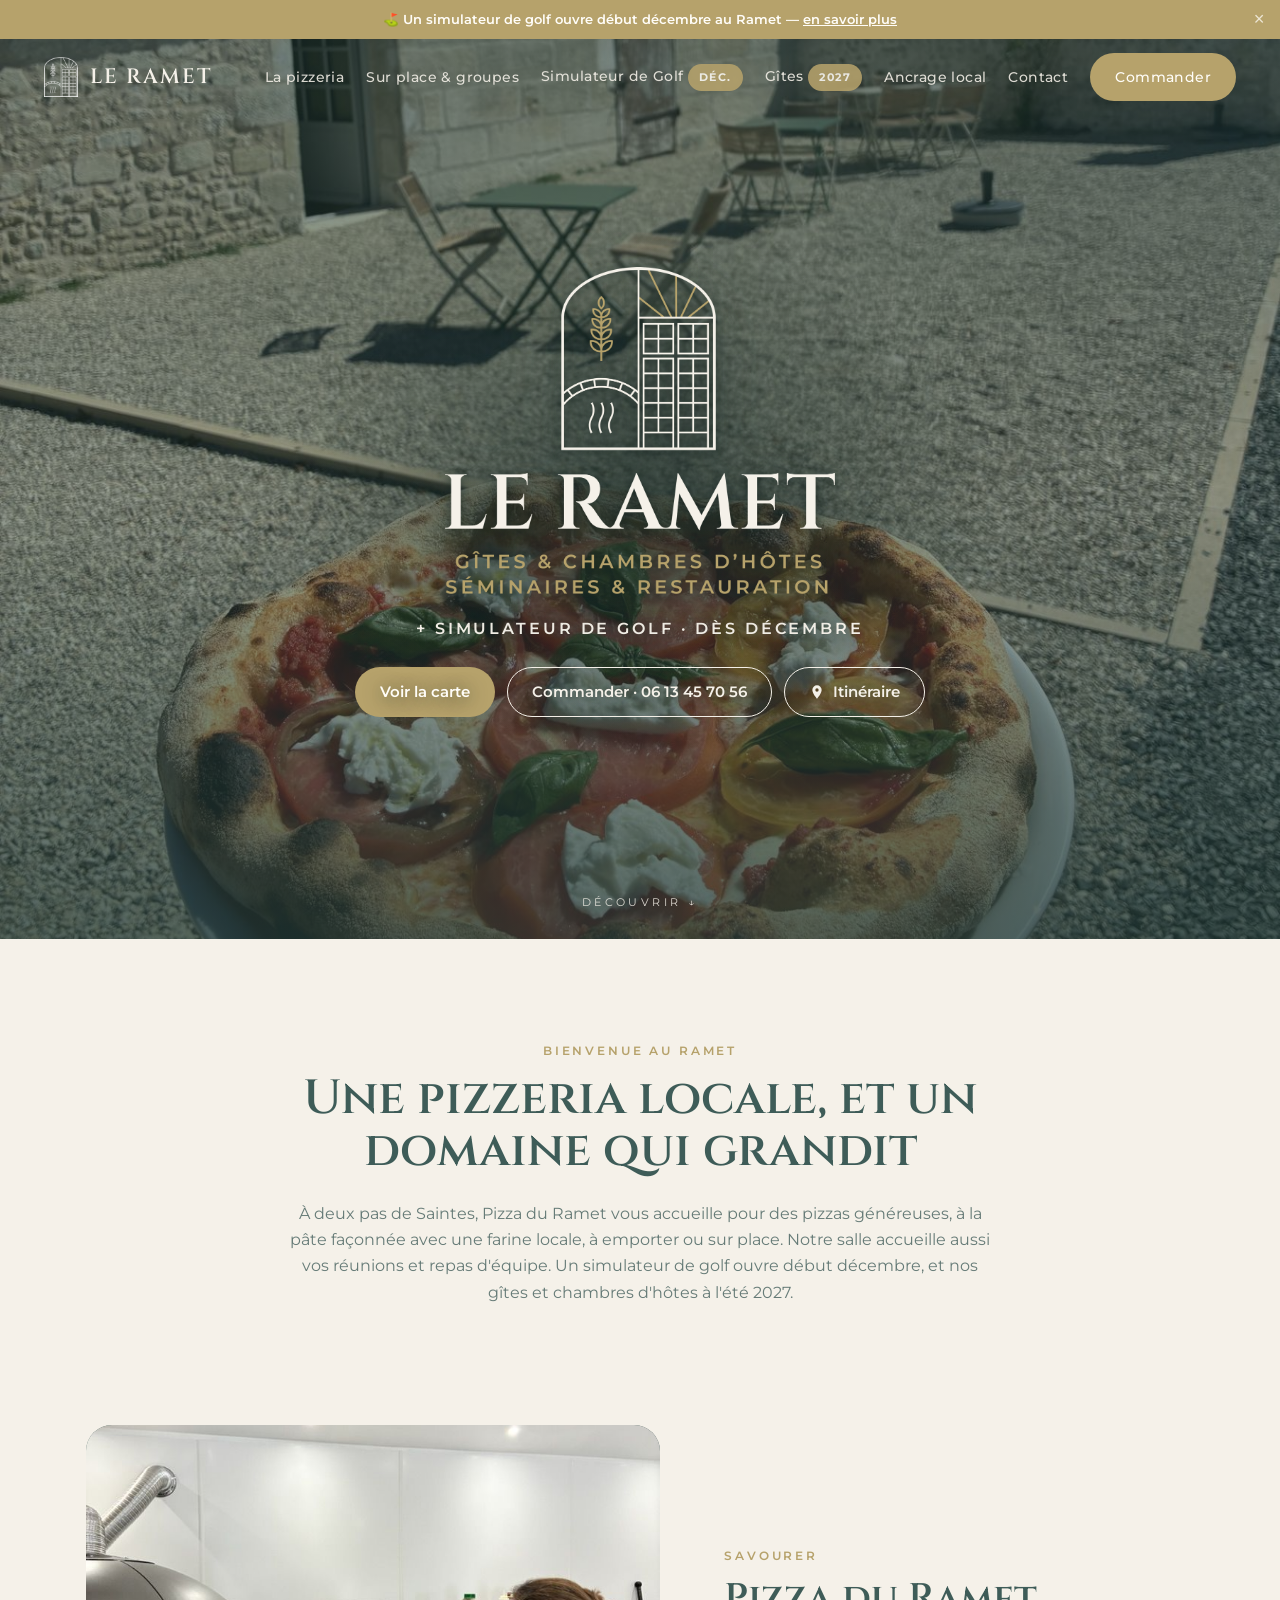
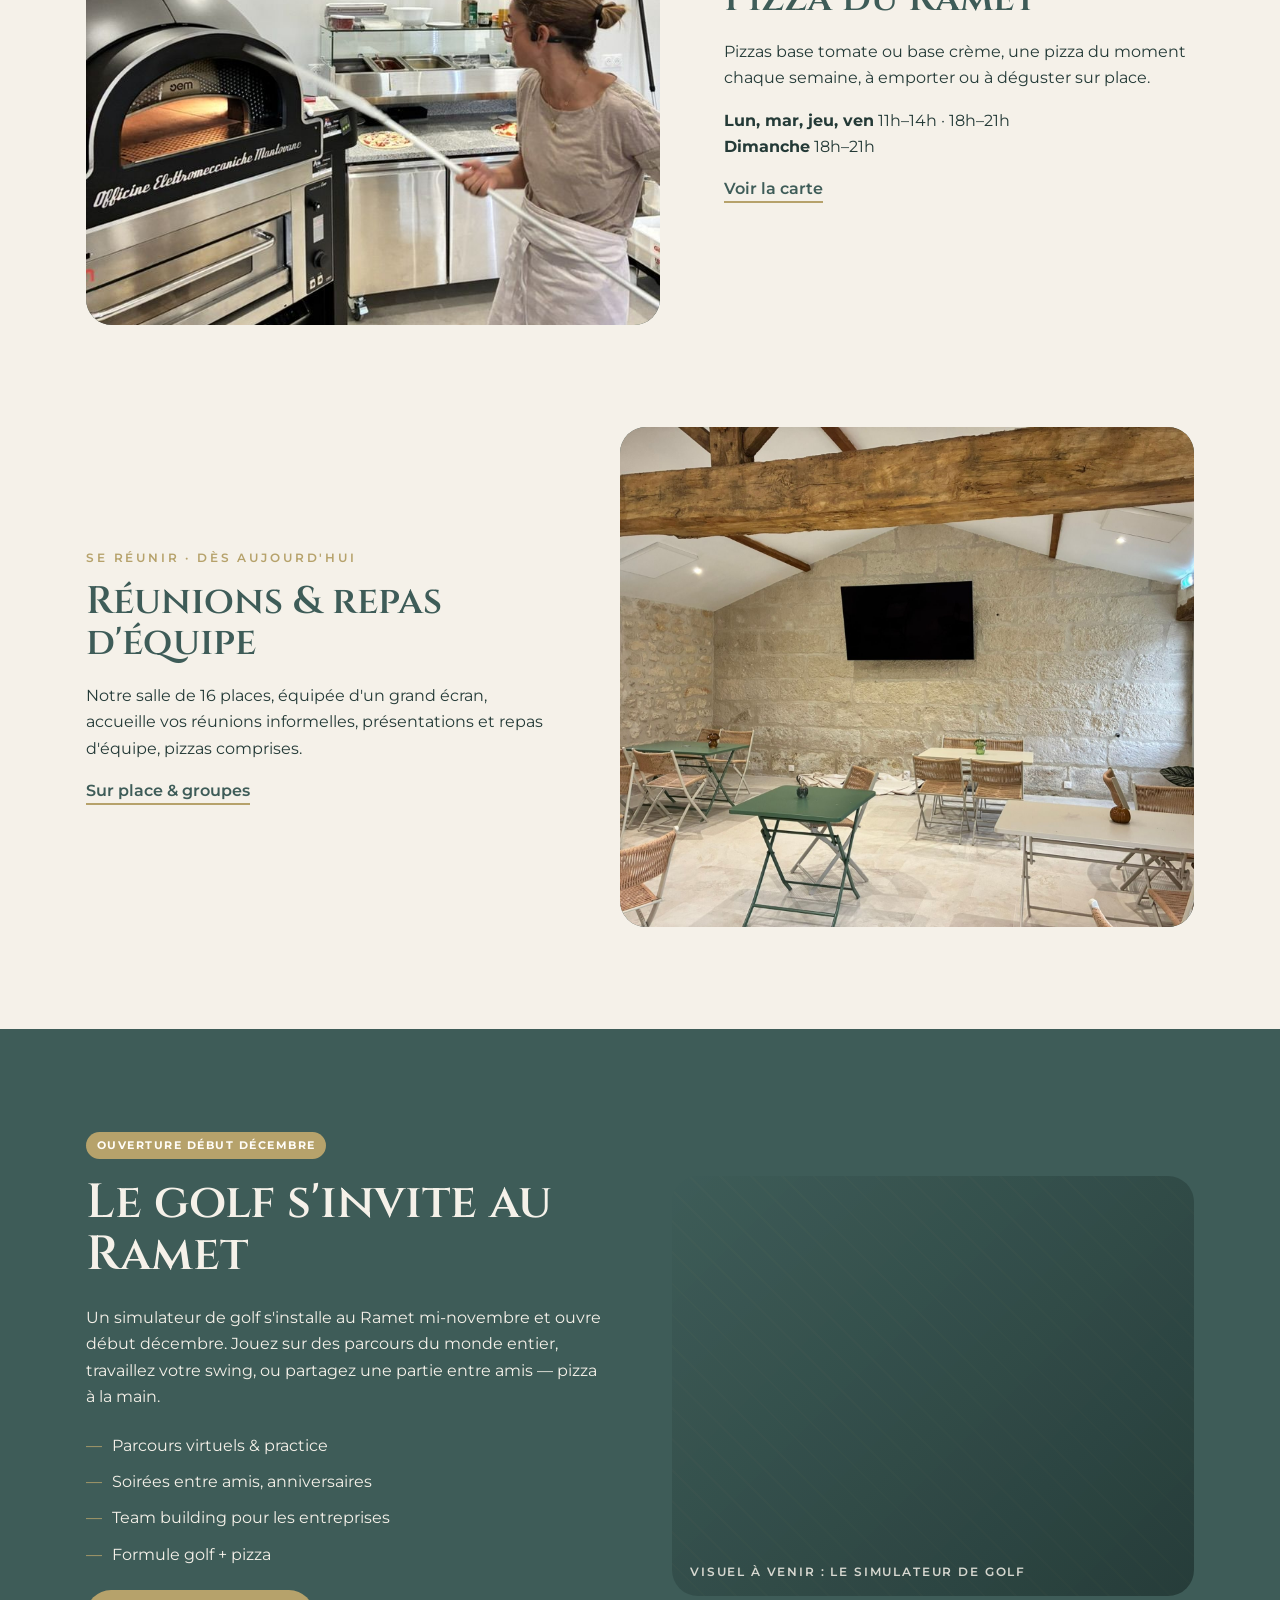
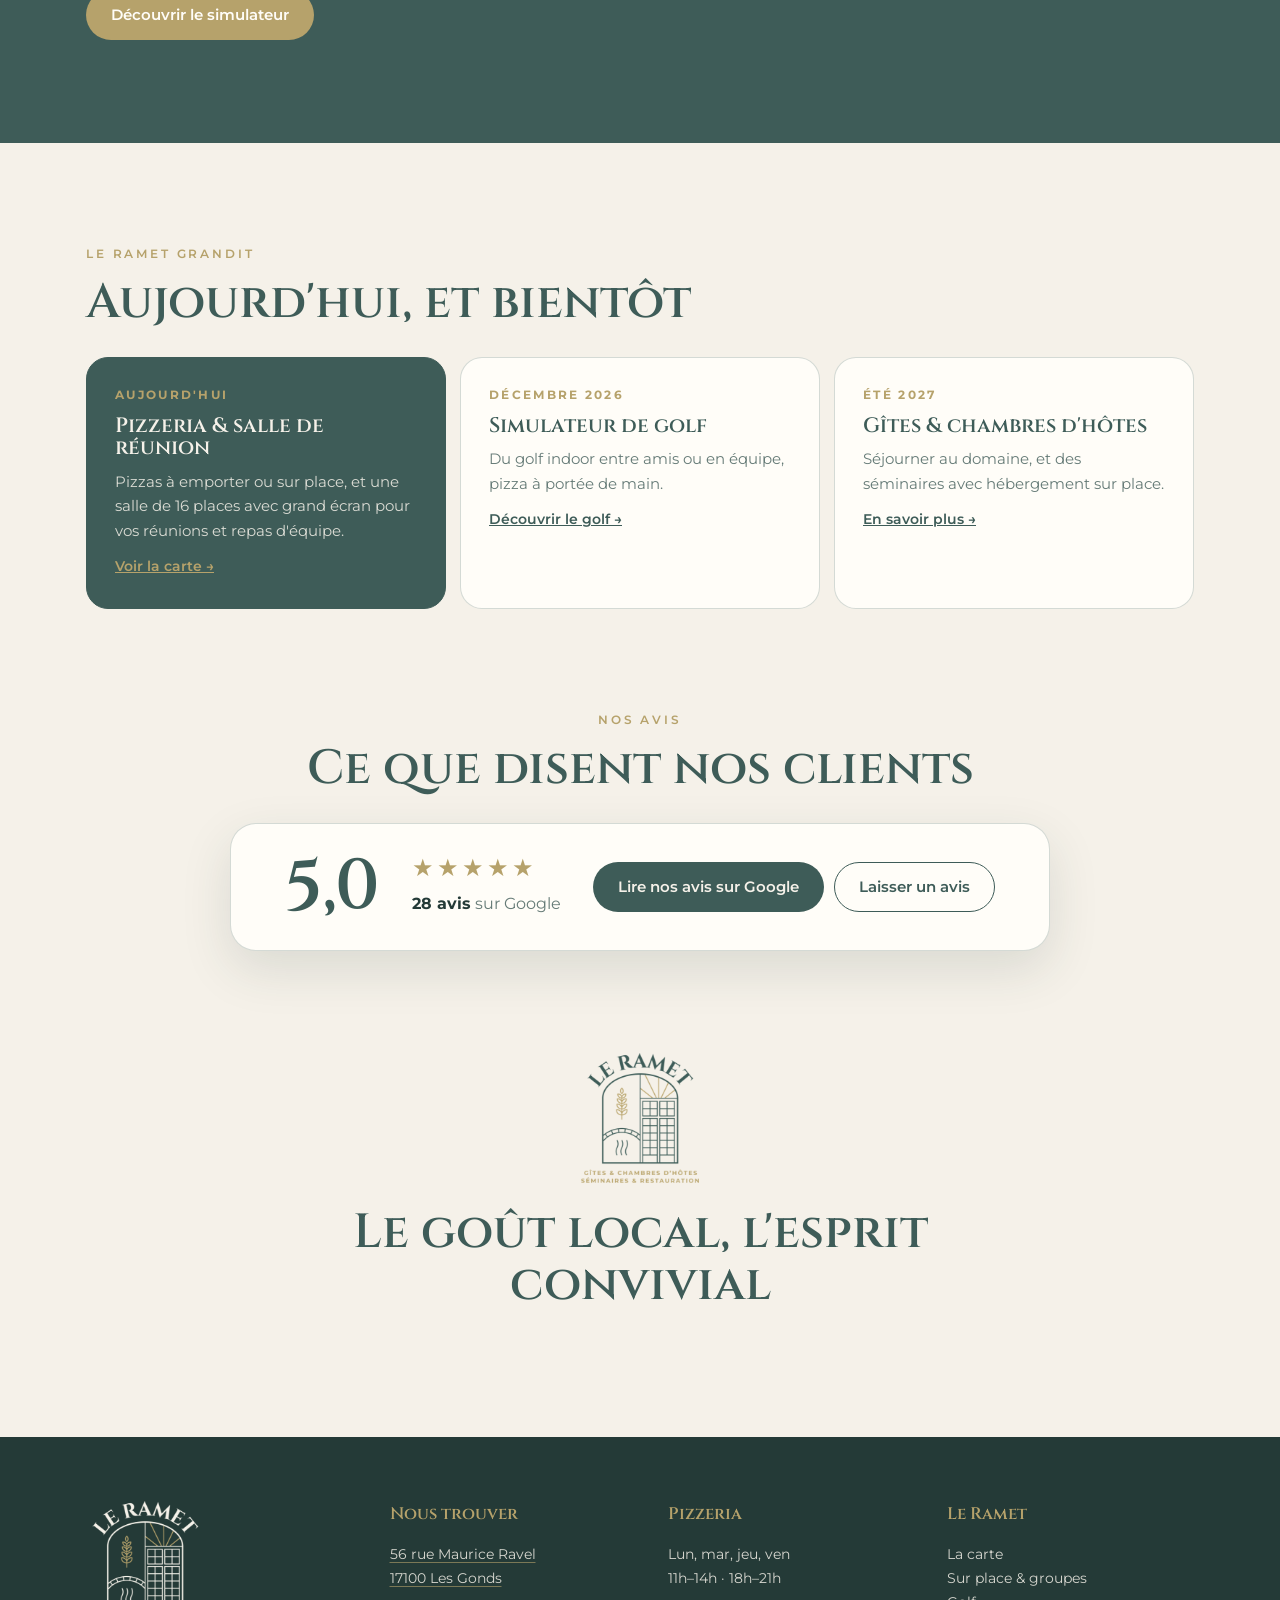
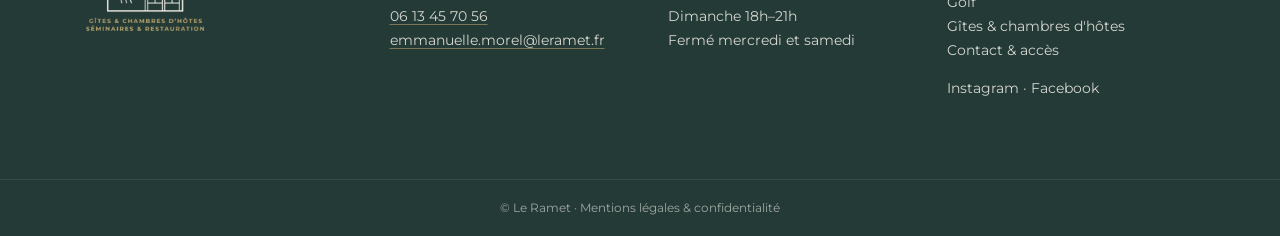
==== index.html @ 674d8984 "Mobile : haut d'écran vert, actions rapides en pilule flottante, bouton Itinéraire sur l'accueil - Z" ====
<!doctype html><html lang="fr"><head>
<meta charset="utf-8"><meta name="viewport" content="width=device-width, initial-scale=1, viewport-fit=cover"><meta name="theme-color" content="#3E5C58">
<title>Le Ramet — Pizzeria aux Gonds près de Saintes, golf indoor & réunions</title><meta name="description" content="Pizza du Ramet aux Gonds, près de Saintes : pizzas à emporter et sur place, salle pour réunions et repas d'équipe, simulateur de golf dès décembre.">
<link rel="icon" href="assets/logo/icon-120.png"><link rel="stylesheet" href="assets/site.css?v=1792075820">
<script>document.documentElement.classList.add("js");try{if(localStorage.getItem("ramet-annonce-golf")==="fermee")document.documentElement.classList.add("announce-off")}catch(e){}</script>
</head><body class="home">
<div class="announce"><span>⛳ Un simulateur de golf ouvre début décembre au Ramet — <a href="golf.html">en savoir plus</a></span><button class="announce-close" aria-label="Fermer l'annonce">×</button></div>
<header class="site-header">
<a class="brand" href="index.html"><img src="assets/logo/icon-120.png" alt="">Le Ramet</a>
<button class="burger" aria-expanded="false" aria-controls="nav" aria-label="Menu"><span></span><span></span><span></span></button>
<nav class="main-nav" id="nav"><a href="la-carte.html">La pizzeria</a><a href="sur-place-groupes.html">Sur place & groupes</a><a href="golf.html">Simulateur de Golf <span class="badge">Déc.</span></a><a href="gites.html">Gîtes <span class="badge">2027</span></a><a href="ancrage-local.html">Ancrage local</a><a href="contact.html">Contact</a><a class="btn btn-gold" href="tel:+33613457056">Commander</a></nav>
</header>
<main>
<section class="hero"><div class="ph" data-label="Photo"><img src="img/terrasse-pizza-batisse.jpg?v=1791532841" alt="Une pizza devant la bâtisse en pierre du Ramet" fetchpriority="high"></div>
<div class="inner"><h1 class="hero-logo"><img src="assets/logo/logo-hero-beige.png" alt="Le Ramet — gîtes & chambres d'hôtes, séminaires & restauration" width="1100" height="923"></h1>
<p class="sub" style="color:var(--beige);letter-spacing:.18em">+ Simulateur de golf · dès décembre</p>
<div class="actions"><a class="btn btn-gold" href="la-carte.html">Voir la carte</a><a class="btn btn-outline" href="tel:+33613457056">Commander · 06 13 45 70 56</a><a class="btn btn-outline hero-way" href="https://www.google.com/maps/search/?api=1&query=56+rue+Maurice+Ravel+17100+Les+Gonds" target="_blank" rel="noopener"><svg viewBox="0 0 24 24" aria-hidden="true"><path d="M12 2a7 7 0 0 0-7 7c0 5.2 7 13 7 13s7-7.8 7-13a7 7 0 0 0-7-7zm0 9.5A2.5 2.5 0 1 1 12 6.5a2.5 2.5 0 0 1 0 5z"/></svg>Itinéraire</a></div></div>
<a class="scroll" href="#bienvenue">Découvrir ↓</a></section>

<section class="wrap center reveal" id="bienvenue"><p class="eyebrow">Bienvenue au Ramet</p><h2>Une pizzeria locale, et un domaine qui grandit</h2>
<p class="muted">À deux pas de Saintes, Pizza du Ramet vous accueille pour des pizzas généreuses, à la pâte façonnée avec une farine locale, à emporter ou sur place. Notre salle accueille aussi vos réunions et repas d'équipe. Un simulateur de golf ouvre début décembre, et nos gîtes et chambres d'hôtes à l'été 2027.</p></section>

<section class="wrap tight stack">
<article class="row reveal"><div class="ph" data-label="Photo"><img src="img/enfournement.jpg?v=1792068010" alt="Une pizza enfournée dans le four de la pizzeria" loading="lazy"></div><div><p class="eyebrow">Savourer</p><h2>Pizza du Ramet</h2>
<p>Pizzas base tomate ou base crème, une pizza du moment chaque semaine, à emporter ou à déguster sur place.</p>
<p><strong>Lun, mar, jeu, ven</strong> 11h–14h · 18h–21h<br><strong>Dimanche</strong> 18h–21h</p><a class="more" href="la-carte.html">Voir la carte</a></div></article>
<article class="row flip reveal"><div class="ph" data-label="Photo"><img src="img/salle-tables-vertes.jpg?v=1792070442" alt="La salle de la pizzeria avec son grand écran, ses poutres et ses murs en pierre" loading="lazy"></div><div><p class="eyebrow">Se réunir · dès aujourd'hui</p><h2>Réunions & repas d'équipe</h2>
<p>Notre salle de 16 places, équipée d'un grand écran, accueille vos réunions informelles, présentations et repas d'équipe, pizzas comprises.</p><a class="more" href="sur-place-groupes.html">Sur place & groupes</a></div></article>
</section>

<section class="band"><div class="wrap split reveal"><div><span class="badge">Ouverture début décembre</span><h2 style="margin-top:18px">Le golf s'invite au Ramet</h2>
<p>Un simulateur de golf s'installe au Ramet mi-novembre et ouvre début décembre. Jouez sur des parcours du monde entier, travaillez votre swing, ou partagez une partie entre amis — pizza à la main.</p>
<ul class="ticks"><li>Parcours virtuels & practice</li><li>Soirées entre amis, anniversaires</li><li>Team building pour les entreprises</li><li>Formule golf + pizza</li></ul>
<a class="btn btn-gold" href="golf.html">Découvrir le simulateur</a></div><div class="ph" data-label="Visuel à venir : le simulateur de golf"></div></div></section>

<section class="wrap"><p class="eyebrow">Le Ramet grandit</p><h2>Aujourd'hui, et bientôt</h2><div class="road reveal">
<div class="step now"><span class="when">Aujourd'hui</span><h3>Pizzeria & salle de réunion</h3><p>Pizzas à emporter ou sur place, et une salle de 16 places avec grand écran pour vos réunions et repas d'équipe.</p><a href="la-carte.html">Voir la carte →</a></div>
<div class="step"><span class="when">Décembre 2026</span><h3>Simulateur de golf</h3><p>Du golf indoor entre amis ou en équipe, pizza à portée de main.</p><a href="golf.html">Découvrir le golf →</a></div>
<div class="step"><span class="when">Été 2027</span><h3>Gîtes & chambres d'hôtes</h3><p>Séjourner au domaine, et des séminaires avec hébergement sur place.</p><a href="gites.html">En savoir plus →</a></div>
</div></section>

<section class="wrap tight reviews-sec reveal" id="avis"><div class="center"><p class="eyebrow">Nos avis</p><h2>Ce que disent nos clients</h2></div>
<div class="rating-card"><div class="rating-score">5,0</div><div><span class="stars" aria-hidden="true">★★★★★</span><p><strong>28 avis</strong> sur Google</p></div>
<div class="rating-actions"><a class="btn btn-green" href="https://maps.google.com/?cid=9312144320937828134" target="_blank" rel="noopener">Lire nos avis sur Google</a><a class="btn btn-outline" style="color:var(--green)" href="https://maps.google.com/?cid=9312144320937828134" target="_blank" rel="noopener">Laisser un avis</a></div></div>
</section>

<section class="wrap tight center reveal"><img src="assets/logo/logo-v-vert-520.png" alt="" style="height:130px;width:auto;margin:0 auto 24px">
<h2>Le goût local, l'esprit convivial</h2></section>

</main>
<footer class="site-footer"><div class="wrap">
<div><img src="assets/logo/logo-v-beige-520.png" alt="Le Ramet — gîtes, chambres d'hôtes, séminaires et restauration"></div>
<div><h4>Nous trouver</h4><p><a href="https://www.google.com/maps/search/?api=1&query=56+rue+Maurice+Ravel+17100+Les+Gonds" target="_blank" rel="noopener" class="addr-link">56 rue Maurice Ravel<br>17100 Les Gonds</a></p><p><a href="tel:+33613457056" class="addr-link">06 13 45 70 56</a><br><a href="mailto:emmanuelle.morel@leramet.fr" class="addr-link">emmanuelle.morel@leramet.fr</a></p></div>
<div><h4>Pizzeria</h4><p>Lun, mar, jeu, ven<br>11h–14h · 18h–21h</p><p>Dimanche 18h–21h<br>Fermé mercredi et samedi</p></div>
<div><h4>Le Ramet</h4><p><a href="la-carte.html">La carte</a><br><a href="sur-place-groupes.html">Sur place & groupes</a><br><a href="golf.html">Golf</a><br><a href="gites.html">Gîtes & chambres d'hôtes</a><br><a href="contact.html">Contact & accès</a></p>
<p><a href="https://www.instagram.com/domaine.du.ramet/" target="_blank" rel="noopener">Instagram</a> · <a href="https://www.facebook.com/profile.php?id=100063968103180" target="_blank" rel="noopener">Facebook</a></p></div>
</div><div class="legal">© Le Ramet · <a href="mentions-legales.html">Mentions légales & confidentialité</a></div></footer>
<nav class="mobile-bar" aria-label="Actions rapides"><a href="tel:+33613457056"><svg viewBox="0 0 24 24" aria-hidden="true"><path d="M6.6 10.8a15.1 15.1 0 0 0 6.6 6.6l2.2-2.2a1 1 0 0 1 1-.25 11.4 11.4 0 0 0 3.6.57 1 1 0 0 1 1 1V20a1 1 0 0 1-1 1A17 17 0 0 1 3 4a1 1 0 0 1 1-1h3.5a1 1 0 0 1 1 1c0 1.25.2 2.45.57 3.57a1 1 0 0 1-.25 1z"/></svg><span>Appeler</span></a><a href="la-carte.html"><svg viewBox="0 0 24 24" aria-hidden="true"><path d="M11 9H9V2H7v7H5V2H3v7c0 2.12 1.66 3.84 3.75 3.97V22h2.5v-9.03C11.34 12.84 13 11.12 13 9V2h-2v7zm5-3v8h2.5v8H21V2c-2.76 0-5 2.24-5 4z"/></svg><span>La carte</span></a><a href="https://www.google.com/maps/search/?api=1&query=56+rue+Maurice+Ravel+17100+Les+Gonds" target="_blank" rel="noopener"><svg viewBox="0 0 24 24" aria-hidden="true"><path d="M12 2a7 7 0 0 0-7 7c0 5.2 7 13 7 13s7-7.8 7-13a7 7 0 0 0-7-7zm0 9.5A2.5 2.5 0 1 1 12 6.5a2.5 2.5 0 0 1 0 5z"/></svg><span>Itinéraire</span></a></nav>
<script src="assets/site.js?v=1792075820"></script>
</body></html>
---- assets/site.css ----
@import url('https://fonts.googleapis.com/css2?family=Cinzel:wght@500;600;700&family=Montserrat:wght@300;400;500;600;700&display=swap');
/* Charte Le Ramet (couleurs et polices du site actuel) */
:root{--green:#3E5C58;--beige:#F5F1E9;--gold:#B6A26B;--ink:#243A37;--white:#FFFDF8;--muted:#667b77;--line:rgba(62,92,88,.22);--shadow:0 18px 50px rgba(36,58,55,.13);--radius:26px;--max:1180px;--head:"Cinzel",serif;--body:"Montserrat",sans-serif}
*{box-sizing:border-box}html{scroll-behavior:smooth}
body{margin:0;background:var(--beige);color:var(--ink);font-family:var(--body);line-height:1.65}
a{color:inherit}img{max-width:100%;display:block}
h1,h2,h3{font-family:var(--head);color:var(--green);line-height:1.08;margin:0 0 .5em;font-weight:600}
h2{font-size:clamp(1.9rem,4vw,3rem)}
.eyebrow{font-size:.74rem;letter-spacing:.24em;text-transform:uppercase;font-weight:600;color:var(--gold);margin:0 0 12px}
.muted{color:var(--muted)}
.btn{display:inline-flex;align-items:center;justify-content:center;gap:8px;min-height:48px;padding:12px 24px;border-radius:999px;text-decoration:none;font-weight:600;font-size:.92rem;border:1px solid transparent;transition:.2s ease;cursor:pointer;font-family:inherit}
.btn:hover{transform:translateY(-2px)}
.btn-gold{background:var(--gold);color:var(--white)}
.btn-green{background:var(--green);color:var(--beige)}
.btn-outline{border-color:currentColor;background:transparent}
.actions{display:flex;gap:12px;flex-wrap:wrap;margin-top:24px}
.badge{display:inline-block;background:var(--gold);color:var(--white);font-size:.66rem;font-weight:700;letter-spacing:.14em;text-transform:uppercase;padding:5px 11px;border-radius:999px;vertical-align:middle}
.wrap{max-width:var(--max);margin:0 auto;padding:clamp(56px,8vw,110px) clamp(16px,4vw,36px)}
.wrap.tight{padding-top:0}
.center{text-align:center;max-width:780px;margin-inline:auto}

/* En-tête */
.site-header{position:sticky;top:0;z-index:50;display:flex;align-items:center;justify-content:space-between;gap:20px;padding:14px clamp(16px,4vw,44px);background:rgba(62,92,88,.97);color:var(--beige);transition:background .3s,box-shadow .3s}
.home .site-header{position:fixed;left:0;right:0;background:transparent}
.home .site-header.solid,.site-header.open{background:rgba(62,92,88,.97);box-shadow:0 10px 30px rgba(0,0,0,.1)}
.brand{display:inline-flex;align-items:center;gap:12px;text-decoration:none;font-family:var(--head);font-weight:600;font-size:1.3rem;letter-spacing:.1em;text-transform:uppercase;white-space:nowrap;color:var(--beige)}
.brand img{height:40px;width:auto;filter:brightness(0) invert(1) opacity(.92)}
.main-nav{display:flex;gap:22px;align-items:center}
.main-nav a{text-decoration:none;font-size:.85rem;font-weight:500;letter-spacing:.03em;opacity:.88}
.main-nav a:hover,.main-nav a.active{opacity:1;color:var(--gold)}
.main-nav a.btn{opacity:1;color:var(--white)}
.main-nav a.btn:hover{color:var(--white)}
.burger{display:none;background:none;border:1px solid rgba(245,241,233,.5);color:var(--beige);border-radius:999px;padding:8px 16px;font:inherit;cursor:pointer}

/* Bandeau d'annonce */
.announce{background:var(--gold);color:var(--white);text-align:center;font-size:.8rem;font-weight:600;padding:9px 16px}
.home .announce{position:relative;z-index:51}
.announce a{text-decoration:underline}

/* Photos */
.ph{position:relative;overflow:hidden;background:linear-gradient(135deg,rgba(62,92,88,.88),rgba(36,58,55,.92)),repeating-linear-gradient(45deg,rgba(182,162,107,.25) 0 2px,transparent 2px 22px);color:rgba(245,241,233,.85);display:flex;align-items:flex-end;min-height:220px;border-radius:var(--radius)}
.ph::after{content:attr(data-label);font-size:.72rem;letter-spacing:.16em;text-transform:uppercase;padding:14px 18px;font-weight:600}
.ph img{position:absolute;inset:0;width:100%;height:100%;object-fit:cover}
.ph:has(img)::after{display:none}

/* Accueil : grand visuel */
.hero{position:relative;height:100svh;min-height:600px;display:grid;place-items:center;text-align:center;color:var(--beige)}
.hero .ph{position:absolute;inset:0;border-radius:0}
.hero .ph img{object-position:center 70%}
.hero .ph::before{content:"";position:absolute;inset:0;background:linear-gradient(180deg,rgba(36,58,55,.6),rgba(36,58,55,.45) 50%,rgba(36,58,55,.78));z-index:1}
.hero .inner{position:relative;z-index:2;padding:0 16px;text-shadow:0 2px 18px rgba(20,35,33,.7)}
.hero h1{color:var(--beige);font-size:clamp(3rem,11vw,8rem);letter-spacing:.04em;margin:0}
.hero .sub{font-size:clamp(.78rem,1.6vw,1rem);letter-spacing:.26em;text-transform:uppercase;color:var(--gold);font-weight:600;margin:0 0 8px}
.hero .actions{justify-content:center}
.hero .scroll{position:absolute;bottom:28px;left:50%;transform:translateX(-50%);z-index:2;font-size:.7rem;letter-spacing:.3em;text-transform:uppercase;opacity:.85;text-decoration:none}

/* Pages intérieures : bandeau titre */
.page-hero{position:relative;color:var(--beige);background:var(--green);overflow:hidden}
.page-hero .ph{position:absolute;inset:0;border-radius:0;min-height:0}
.page-hero .ph::after{display:none}
.page-hero .ph::before{content:"";position:absolute;inset:0;background:linear-gradient(90deg,rgba(36,58,55,.92),rgba(36,58,55,.5));z-index:1}
.page-hero .c{position:relative;z-index:2;max-width:var(--max);margin:0 auto;padding:clamp(70px,11vw,140px) clamp(16px,4vw,36px) clamp(48px,7vw,90px)}
.page-hero h1{color:var(--beige);font-size:clamp(2.4rem,6vw,4.6rem);max-width:820px;margin:10px 0 14px}
.page-hero p{max-width:620px;font-size:1.08rem;opacity:.9;margin:0}

/* Lignes photo + texte */
.row{display:grid;grid-template-columns:1.1fr .9fr;gap:clamp(24px,5vw,72px);align-items:center}
.row.flip{grid-template-columns:.9fr 1.1fr}.row.flip .ph{order:2}
.row .ph{min-height:clamp(300px,40vw,500px)}
.row h2,.row h3{font-size:clamp(1.7rem,3vw,2.5rem)}
.more{color:var(--green);font-weight:600;text-decoration:none;border-bottom:2px solid var(--gold);padding-bottom:3px}
.stack{display:grid;gap:clamp(56px,8vw,110px)}

/* Cartes */
.cards{display:grid;grid-template-columns:repeat(3,1fr);gap:16px;margin-top:32px}
.card{background:var(--white);border:1px solid var(--line);border-radius:22px;padding:28px}
.card h3{font-size:1.2rem}.card p{color:var(--muted);font-size:.93rem;margin:0}
.card .num{font-family:var(--head);font-size:2rem;color:var(--gold);line-height:1;margin-bottom:10px}

/* Frise "Le Ramet grandit" */
.road{display:grid;grid-template-columns:repeat(3,1fr);gap:14px;margin-top:28px}
.step{border-radius:22px;padding:28px;border:1px solid var(--line);background:var(--white)}
.step .when{display:block;font-size:.72rem;letter-spacing:.2em;text-transform:uppercase;font-weight:700;color:var(--gold);margin-bottom:10px}
.step h3{font-size:1.3rem}.step p{margin:0 0 10px;color:var(--muted);font-size:.93rem}
.step a{color:var(--green);font-weight:600;font-size:.88rem}
.step.now{background:var(--green);border-color:var(--green)}.step.now h3{color:var(--beige)}.step.now p{color:rgba(245,241,233,.85)}.step.now a{color:var(--gold)}

/* Bandeau vert */
.band{background:var(--green);color:var(--beige)}
.band h2,.band h3{color:var(--beige)}
.band .split{display:grid;grid-template-columns:1fr 1fr;gap:clamp(24px,5vw,72px);align-items:center}
.band .ph{min-height:420px}
.ticks{list-style:none;padding:0;margin:22px 0;display:grid;gap:10px}
.ticks li::before{content:"—";color:var(--gold);margin-right:10px}

/* Galerie en carrousel coulissant : photos entières, même hauteur, on fait glisser de droite à gauche */
.gallery-head{display:flex;align-items:flex-end;justify-content:space-between;gap:16px}
.gallery-head h2{margin:0}
.car-nav{display:flex;gap:10px}
.car-btn{width:48px;height:48px;border-radius:50%;border:1px solid var(--line);background:var(--white);color:var(--green);font-size:1.6rem;line-height:1;cursor:pointer;display:grid;place-items:center;box-shadow:var(--shadow);transition:background .2s,color .2s,opacity .2s}
.car-btn:hover{background:var(--green);color:var(--beige)}
.car-btn:disabled{opacity:.35;cursor:default;background:var(--white);color:var(--green)}
.carousel{display:flex;gap:18px;overflow-x:auto;scroll-snap-type:x mandatory;scroll-behavior:smooth;overscroll-behavior-x:contain;margin:28px calc(-1 * clamp(16px,4vw,36px)) 0;padding:6px clamp(16px,4vw,36px) 28px;scrollbar-width:none;cursor:grab}
.carousel::-webkit-scrollbar{display:none}
.carousel.dragging{cursor:grabbing;scroll-snap-type:none;scroll-behavior:auto}
.carousel a{flex:none;height:clamp(300px,52vh,520px);border-radius:18px;overflow:hidden;scroll-snap-align:center;box-shadow:0 18px 40px rgba(36,58,55,.18);transition:transform .35s ease,box-shadow .35s ease;cursor:zoom-in}
.carousel.dragging a{cursor:grabbing}
.carousel a:hover{transform:translateY(-6px);box-shadow:0 26px 50px rgba(36,58,55,.24)}
.carousel img{height:100%;width:auto;display:block;user-select:none;-webkit-user-drag:none;pointer-events:none}
.carousel a:focus-visible{outline:3px solid var(--gold);outline-offset:3px}
@media(max-width:760px){.carousel a{height:min(62vh,420px);scroll-snap-align:center}.car-nav{display:none}}

/* Visionneuse plein écran (carrousel) */
.lightbox{position:fixed;inset:0;z-index:100;background:rgba(20,32,30,.96);display:none;align-items:center;justify-content:center;touch-action:pan-y}
.lightbox.open{display:flex}
.lightbox figure{margin:0;max-width:min(92vw,1400px);display:flex;flex-direction:column;align-items:center;gap:14px}
.lightbox img{max-width:100%;max-height:82vh;width:auto;height:auto;border-radius:10px;box-shadow:0 30px 80px rgba(0,0,0,.4)}
.lightbox figcaption{color:var(--beige);font-size:.9rem;text-align:center}
.lightbox figcaption span{color:var(--gold);margin-left:10px;font-weight:600}
.lb-btn{position:absolute;background:rgba(245,241,233,.12);color:var(--beige);border:1px solid rgba(245,241,233,.3);width:52px;height:52px;border-radius:50%;font-size:1.4rem;cursor:pointer;display:grid;place-items:center}
.lb-btn:hover{background:var(--gold);border-color:var(--gold)}
.lb-prev{left:clamp(8px,3vw,32px);top:50%;transform:translateY(-50%)}
.lb-next{right:clamp(8px,3vw,32px);top:50%;transform:translateY(-50%)}
.lb-close{top:18px;right:18px;font-size:1.6rem}
@media(max-width:760px){.lb-prev,.lb-next{top:auto;bottom:22px;transform:none}}

/* La carte */
.menu-nav{position:sticky;top:68px;z-index:20;background:var(--beige);border-bottom:1px solid var(--line)}
.menu-nav .in{max-width:var(--max);margin:0 auto;padding:12px clamp(16px,4vw,36px);display:flex;gap:8px;overflow-x:auto}
.menu-nav a{flex:none;text-decoration:none;font-weight:600;font-size:.85rem;padding:9px 16px;border-radius:999px;border:1px solid var(--line);color:var(--green)}
.menu-nav a.on{background:var(--green);color:var(--beige);border-color:var(--green)}
.menu-sec{scroll-margin-top:140px}
.menu-sec+.menu-sec{margin-top:64px}
.menu-grid{display:grid;grid-template-columns:repeat(2,1fr);gap:16px;margin-top:24px}
.dish{display:grid;grid-template-columns:110px 1fr;gap:18px;align-items:center;background:var(--white);border:1px solid var(--line);border-radius:22px;padding:14px}
.dish.noimg{grid-template-columns:1fr;padding:22px 24px}
.dish .ph{min-height:110px;height:110px;border-radius:16px}
.dish .ph::after{display:none}
.dish h3{font-size:1.15rem;margin:0 0 4px;display:flex;justify-content:space-between;gap:12px}
.dish h3 span{font-family:var(--body);font-weight:700;color:var(--gold);font-size:1rem;white-space:nowrap}
.dish p{margin:0;color:var(--muted);font-size:.88rem}
.tag{display:inline-block;font-size:.66rem;font-weight:700;letter-spacing:.1em;text-transform:uppercase;color:var(--green);border:1px solid var(--line);border-radius:999px;padding:2px 8px;margin-top:6px}
.drinks{display:grid;gap:0;margin-top:24px;background:var(--white);border:1px solid var(--line);border-radius:22px;padding:8px 24px}
.drinks div{display:flex;justify-content:space-between;gap:16px;padding:14px 0;border-bottom:1px dashed var(--line);font-size:.93rem}
.drinks div:last-child{border-bottom:0}
.drinks b{color:var(--gold);white-space:nowrap}
.note{background:var(--white);border-left:4px solid var(--gold);border-radius:12px;padding:18px 22px;color:var(--muted);font-size:.9rem;margin-top:24px}

/* Horaires / infos */
.info{display:grid;grid-template-columns:repeat(3,1fr);gap:16px}
.hours{width:100%;border-collapse:collapse;background:var(--white);border-radius:22px;overflow:hidden;border:1px solid var(--line)}
.hours th,.hours td{padding:13px 18px;text-align:left;border-bottom:1px solid var(--line);font-size:.93rem}
.hours th{font-family:var(--head);color:var(--green);font-weight:600}
.hours tr.closed td{color:var(--muted)}
.hours tr.today{background:rgba(182,162,107,.14)}
.map{border:0;width:100%;height:100%;min-height:380px;border-radius:var(--radius)}

/* Golf */
.count{display:flex;gap:10px;margin:24px 0}
.count div{border:1px solid rgba(245,241,233,.35);border-radius:16px;padding:12px 16px;text-align:center;min-width:80px}
.count b{display:block;font-family:var(--head);font-size:2rem;line-height:1;color:var(--gold)}
.count small{font-size:.66rem;letter-spacing:.16em;text-transform:uppercase}
.plans{display:grid;grid-template-columns:repeat(3,1fr);gap:16px;margin-top:36px}
.plan{border:1px solid rgba(245,241,233,.25);border-radius:var(--radius);padding:30px;display:flex;flex-direction:column}
.plan.hl{background:var(--beige);color:var(--ink)}.plan.hl h3{color:var(--green)}
.plan h3{font-size:1.4rem}
.price{font-family:var(--head);font-size:2rem;color:var(--gold);margin:6px 0 14px}
.plan ul{padding-left:18px;margin:0 0 24px;flex:1;font-size:.93rem}
.steps{counter-reset:s;list-style:none;padding:0;display:grid;gap:14px}
.steps li{counter-increment:s;display:flex;gap:16px;align-items:flex-start}
.steps li::before{content:counter(s);flex:0 0 36px;height:36px;border-radius:50%;background:var(--gold);color:var(--white);display:grid;place-items:center;font-weight:700}
details{background:var(--white);border:1px solid var(--line);border-radius:18px;padding:18px 22px;margin-bottom:10px}
summary{cursor:pointer;font-weight:600;color:var(--green)}
details p{color:var(--muted);margin:10px 0 0}

/* Formulaire "me prévenir" */
.notify{background:var(--ink);color:var(--beige);border-radius:var(--radius);padding:clamp(28px,5vw,56px);text-align:center}
.notify h2{color:var(--beige)}
.notify form{display:flex;gap:8px;justify-content:center;flex-wrap:wrap;margin-top:20px}
.notify input{min-width:260px;min-height:48px;border-radius:999px;border:1px solid rgba(245,241,233,.3);background:transparent;color:var(--beige);padding:0 20px;font:inherit}
.notify input::placeholder{color:rgba(245,241,233,.6)}

/* Texte long (mentions) */
.prose{max-width:820px;margin:0 auto}
.prose h2{font-size:1.5rem;margin-top:40px}
.prose p{color:var(--muted)}

/* Pied de page */
.site-footer{background:var(--ink);color:rgba(245,241,233,.85)}
.site-footer .wrap{display:grid;grid-template-columns:1.1fr 1fr 1fr 1fr;gap:32px;padding-block:64px;font-size:.9rem}
.site-footer h4{font-family:var(--head);color:var(--gold);margin:0 0 10px;font-weight:600;font-size:1.05rem}
.site-footer img{height:130px;width:auto}
.site-footer a{text-decoration:none}.site-footer a:hover{color:var(--gold)}
.site-footer .legal{border-top:1px solid rgba(245,241,233,.12);text-align:center;font-size:.78rem;padding:18px;opacity:.7}

.reveal{transition:transform .6s ease}
.js .reveal{transform:translateY(14px)}.js .reveal.in{transform:none}

.mobile-bar{display:none}
@media(max-width:1180px){
  .main-nav{display:none;position:absolute;top:100%;left:0;right:0;flex-direction:column;align-items:flex-start;background:var(--green);padding:20px clamp(16px,4vw,44px) 28px;gap:16px}
  .main-nav.open{display:flex}.burger{display:block}
  .main-nav a{font-size:1rem}
}
@media(max-width:860px){
  .row,.row.flip,.band .split,.cards,.road,.info,.plans,.menu-grid{grid-template-columns:1fr}
  .row.flip .ph{order:0}
  .site-footer .wrap{grid-template-columns:1fr 1fr}
  .menu-nav{top:68px}
}
@media(max-width:760px){
  /* actions rapides : petite pilule flottante, discrète */
  .mobile-bar{display:flex;gap:4px;position:fixed;left:50%;bottom:calc(14px + env(safe-area-inset-bottom));z-index:60;padding:6px;border-radius:999px;background:rgba(36,58,55,.82);-webkit-backdrop-filter:blur(14px) saturate(1.2);backdrop-filter:blur(14px) saturate(1.2);border:1px solid rgba(245,241,233,.16);box-shadow:0 12px 30px rgba(20,35,33,.28);transform:translate(-50%,0);transition:transform .35s ease,opacity .35s ease}
  .mobile-bar a{display:flex;align-items:center;gap:7px;color:var(--beige);text-decoration:none;padding:10px 14px;border-radius:999px;font-size:.8rem;font-weight:600;white-space:nowrap}
  /* trois boutons identiques : icônes dorées, fin séparateur, surbrillance seulement au toucher */
  .mobile-bar a{position:relative;transition:background .2s}
  .mobile-bar a+a::before{content:"";position:absolute;left:-2px;top:28%;bottom:28%;width:1px;background:rgba(245,241,233,.18)}
  .mobile-bar svg{color:var(--gold)}
  .mobile-bar a:active,.mobile-bar a:focus-visible{background:rgba(245,241,233,.12)}
  .mobile-bar svg{width:16px;height:16px;fill:currentColor;flex:none}
  .mobile-bar.hide{transform:translate(-50%,140%);opacity:0;pointer-events:none}
  .dish{grid-template-columns:84px 1fr}.dish .ph{height:84px;min-height:84px}
}


/* Accueil sur écran vertical (téléphone) : la pizza, en bas de la photo, reste entière ; texte dans le haut */
@media(orientation:portrait){
  .home .hero{height:calc(100svh - var(--ann,38px));min-height:520px;place-items:start center}
  .hero .ph img{object-position:45% 100%}
  .hero .ph::before{background:linear-gradient(180deg,rgba(36,58,55,.75),rgba(36,58,55,.35) 45%,rgba(36,58,55,.05) 75%)}
  .hero .inner{padding-top:clamp(96px,14vh,170px)}
  .hero .scroll{display:none}
}
/* téléphone : on retire la hauteur réelle du bandeau (0 une fois fermé) */
@media(orientation:portrait) and (max-width:760px){.home .hero{height:calc(100svh - var(--ann,60px))}}

/* La carte v2 : nouveautés, boissons, allergènes, menu imprimé */
.tag.new{background:var(--gold);color:var(--white);border-color:var(--gold)}
.dish a.ph{cursor:zoom-in}
.drinks-grid{display:grid;grid-template-columns:repeat(3,1fr);gap:16px;margin-top:24px;align-items:start}
.drinks-title{font-size:1.2rem;margin:0 0 -12px}
.drinks-grid .drinks{margin-top:0}
.drinks-grid>h3:nth-of-type(1){grid-column:1;grid-row:1}.drinks-grid>.drinks:nth-of-type(1){grid-column:1;grid-row:2}
.drinks-grid>h3:nth-of-type(2){grid-column:2;grid-row:1}.drinks-grid>.drinks:nth-of-type(2){grid-column:2;grid-row:2}
.drinks-grid>h3:nth-of-type(3){grid-column:3;grid-row:1}.drinks-grid>.drinks:nth-of-type(3){grid-column:3;grid-row:2}
.table-scroll{overflow-x:auto;margin-top:20px;border-radius:18px;border:1px solid var(--line)}
.allergens{width:100%;border-collapse:collapse;background:var(--white);font-size:.9rem;min-width:640px}
.allergens th{background:var(--green);color:var(--beige);font-family:var(--head);font-weight:600;padding:12px 14px;text-align:center}
.allergens th:first-child,.allergens td:first-child{text-align:left}
.allergens td{padding:11px 14px;border-top:1px solid var(--line);text-align:center;color:var(--ink)}
.allergens td:first-child{font-family:var(--head);color:var(--gold);font-weight:600;white-space:nowrap}
.allergens tbody tr:nth-child(even){background:rgba(62,92,88,.04)}
.menu-sheets{display:grid;grid-template-columns:1fr 1fr;gap:16px;margin-top:24px}
.sheet{display:block;border-radius:18px;overflow:hidden;border:1px solid var(--line);box-shadow:var(--shadow);cursor:zoom-in;background:var(--white)}
.sheet img{width:100%;height:auto;transition:transform .5s ease}
.sheet:hover img{transform:scale(1.02)}
@media(max-width:860px){
  .drinks-grid{grid-template-columns:1fr}
  .drinks-grid>*{grid-column:1!important;grid-row:auto!important}
  .drinks-title{margin:12px 0 -8px}
  .menu-sheets{grid-template-columns:1fr}
}

/* Accueil : logo complet du Ramet à la place du titre texte */
.hero .hero-logo{margin:6px 0 22px;line-height:0}
/* voile sombre derrière le logo pour que la ligne dorée reste lisible sur la photo */
.hero .inner::before{content:"";position:absolute;inset:-40px -60px;z-index:-1;background:radial-gradient(closest-side,rgba(28,45,42,.62),rgba(28,45,42,0))}
.hero-logo img{width:min(390px,62vw);height:auto;margin:0 auto;filter:drop-shadow(0 2px 6px rgba(20,35,33,.8)) drop-shadow(0 6px 24px rgba(20,35,33,.6))}
@media(orientation:portrait){.hero-logo img{width:min(265px,64vw)}}
@media(orientation:landscape) and (max-height:760px){.hero-logo img{width:min(300px,54vw)}}
/* le voile du logo ne doit pas élargir la page sur mobile */
.hero{overflow:hidden}
/* Pizzeria : cadrer le comptoir, les bouteilles et le four plutôt que le plafond */
.page-hero .ph img[src*="comptoir-four"]{object-position:center 72%}
/* tous les bandeaux photo grandissent avec la largeur de l'écran : les photos verticales restent lisibles partout */
.page-hero:has(img){min-height:clamp(420px,46vw,760px);display:flex;align-items:flex-end}
.page-hero:has(img) .c{width:100%}
/* point d'intérêt de chaque photo de bandeau (hauteur en %) */
.page-hero .ph img[src*="terrasse-cour-domaine"]{object-position:center 42%}
.page-hero .ph img[src*="preparation"]{object-position:center 58%}

/* Bouton menu mobile : icône trois traits, qui devient une croix une fois ouvert */
.burger{width:46px;height:46px;padding:0;border-radius:50%;position:relative}
.burger span{position:absolute;left:13px;right:13px;height:2px;border-radius:2px;background:currentColor;transition:transform .25s ease,opacity .2s ease}
.burger span:nth-child(1){top:15px}.burger span:nth-child(2){top:22px}.burger span:nth-child(3){top:29px}
.burger[aria-expanded="true"] span:nth-child(1){transform:translateY(7px) rotate(45deg)}
.burger[aria-expanded="true"] span:nth-child(2){opacity:0}
.burger[aria-expanded="true"] span:nth-child(3){transform:translateY(-7px) rotate(-45deg)}
/* Accueil, bloc pizzeria : moins de plafond, plus de four et de geste */
.row .ph img[src*="enfournement"]{object-position:center 72%}
/* Salle : garder l'écran et les tables dans le cadre */
.ph img[src*="salle-tables-vertes"]{object-position:center 60%}

/* Accueil, écran réduit : le texte d'abord, la photo en dessous */
@media(max-width:860px){
  .home .row .ph,.home .row.flip .ph{order:2}
}

/* Bandeau d'annonce : petite croix pour le fermer (mémorisé sur l'appareil) */
.announce{position:relative;padding-left:40px;padding-right:40px}
.announce-close{position:absolute;top:50%;right:8px;transform:translateY(-50%);width:26px;height:26px;border:0;border-radius:50%;background:transparent;color:var(--white);font-size:1.15rem;line-height:1;cursor:pointer;opacity:.75;display:grid;place-items:center;padding:0}
.announce-close:hover,.announce-close:focus-visible{opacity:1;background:rgba(255,253,248,.18)}
.announce-off .announce{display:none}

.announce-off{--ann:0px}

/* Nos avis : note Google + avis choisis */
.rating-card{display:flex;align-items:center;justify-content:center;gap:24px 32px;flex-wrap:wrap;margin:28px auto 0;max-width:820px;background:var(--white);border:1px solid var(--line);border-radius:var(--radius);padding:28px 32px;box-shadow:var(--shadow)}
.rating-score{font-family:var(--head);font-size:clamp(3.2rem,8vw,4.4rem);line-height:1;color:var(--green);font-weight:600}
.stars,.review-stars{color:var(--gold);letter-spacing:.12em;font-size:1.5rem;line-height:1}
.rating-card p{margin:6px 0 0;color:var(--muted)}
.rating-card p strong{color:var(--ink)}
.rating-actions{display:flex;gap:10px;flex-wrap:wrap}
.reviews{display:grid;grid-template-columns:repeat(3,1fr);gap:16px;margin-top:24px}
.review{margin:0;background:var(--white);border:1px solid var(--line);border-radius:22px;padding:26px;display:flex;flex-direction:column;gap:14px}
.review-stars{font-size:1rem}
.review blockquote{margin:0;flex:1;color:var(--ink);font-size:.95rem;line-height:1.6}
.review figcaption{display:flex;align-items:center;gap:10px;font-weight:600;color:var(--green);font-size:.9rem}
.review figcaption small{display:block;font-weight:400;color:var(--muted);font-size:.78rem;margin-left:auto}
.avatar{width:36px;height:36px;border-radius:50%;background:var(--green);color:var(--beige);display:grid;place-items:center;font-family:var(--head);font-size:1rem;flex:none}
@media(max-width:860px){.reviews{grid-template-columns:1fr}.rating-card{text-align:center;flex-direction:column}.rating-actions{justify-content:center}}
.site-footer .addr-link{text-decoration:underline;text-decoration-color:rgba(182,162,107,.6);text-underline-offset:3px}

/* iPhone : la zone tout en haut (heure, batterie) et le rebond de défilement prennent le vert du site au lieu du beige */
html{background:var(--green)}
body{background:var(--green)}
main{background:var(--beige)}
.site-footer{padding-bottom:calc(env(safe-area-inset-bottom) + 72px)}
@media(min-width:761px){.site-footer{padding-bottom:0}}
/* Accueil : bouton Itinéraire sous les deux autres */
.hero .hero-way svg{width:16px;height:16px;fill:currentColor}
.hero .actions .hero-way{flex-basis:100%;max-width:max-content;margin:0 auto}
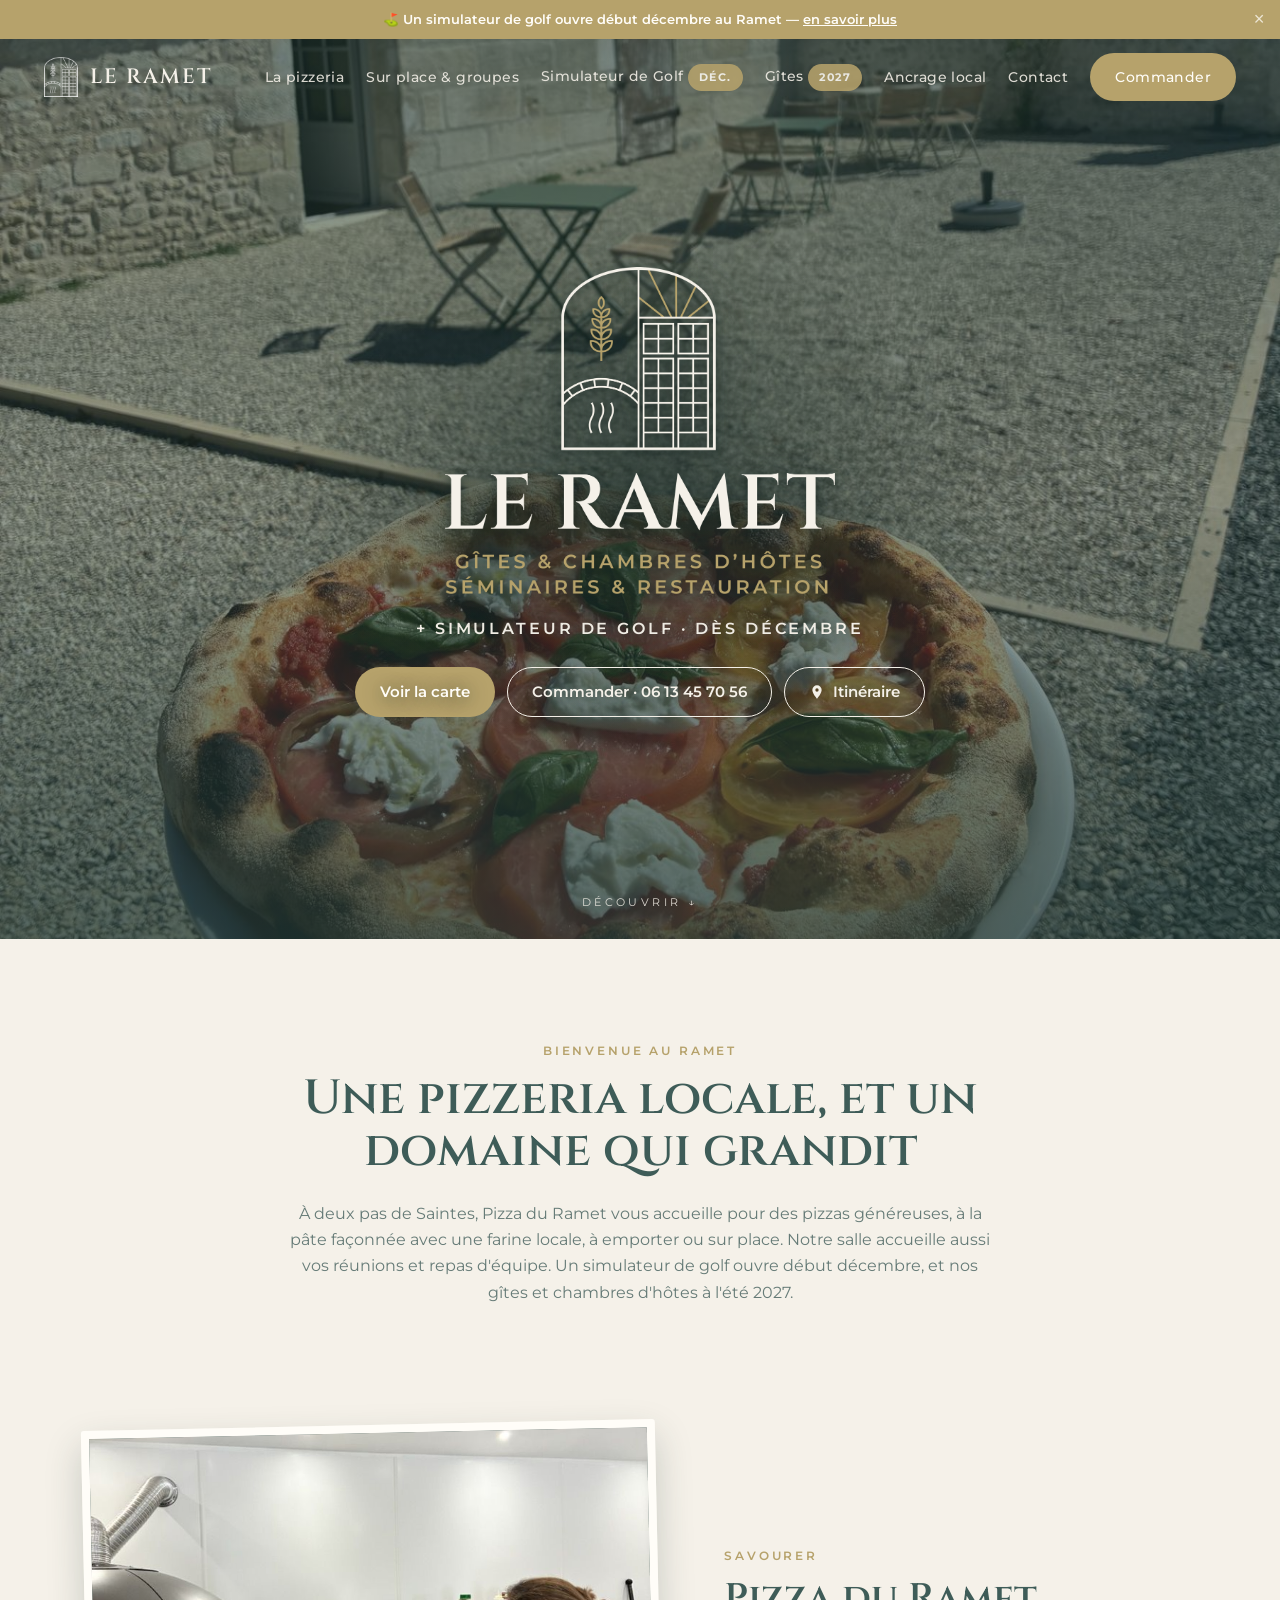
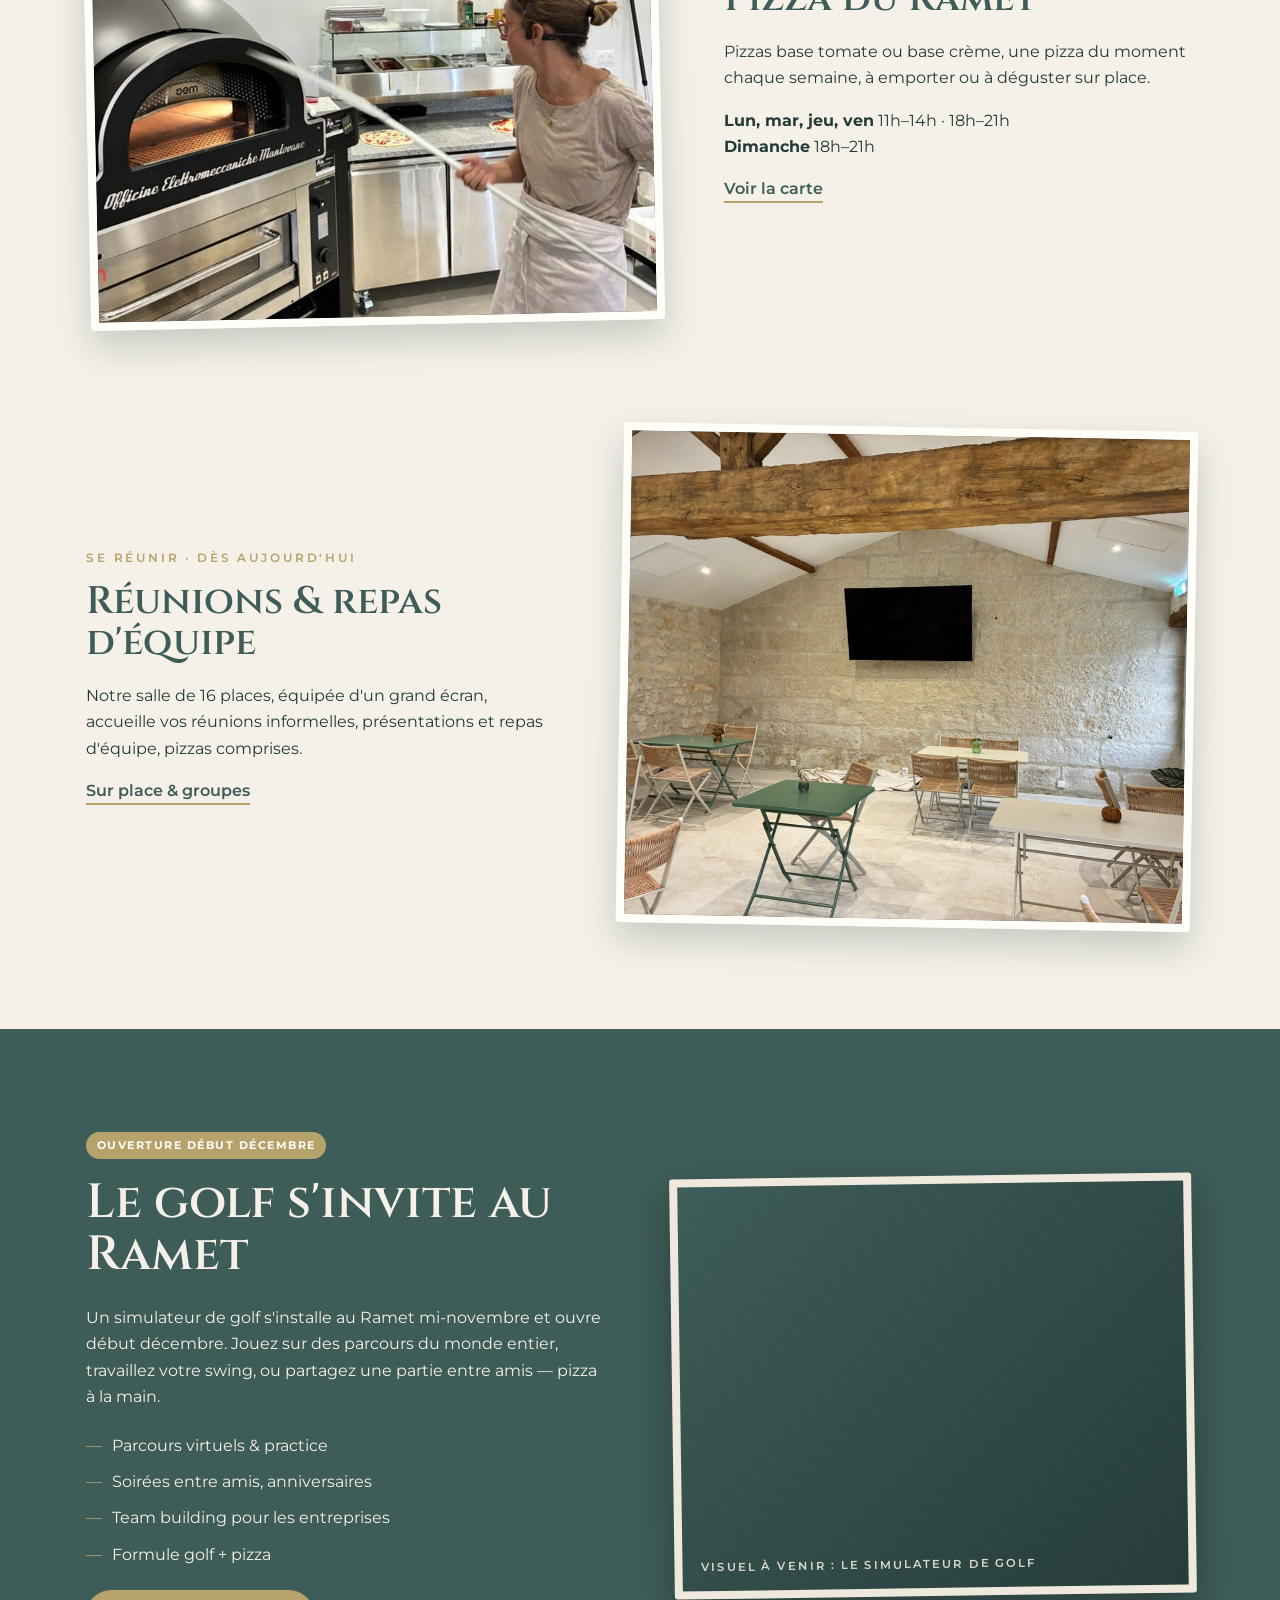
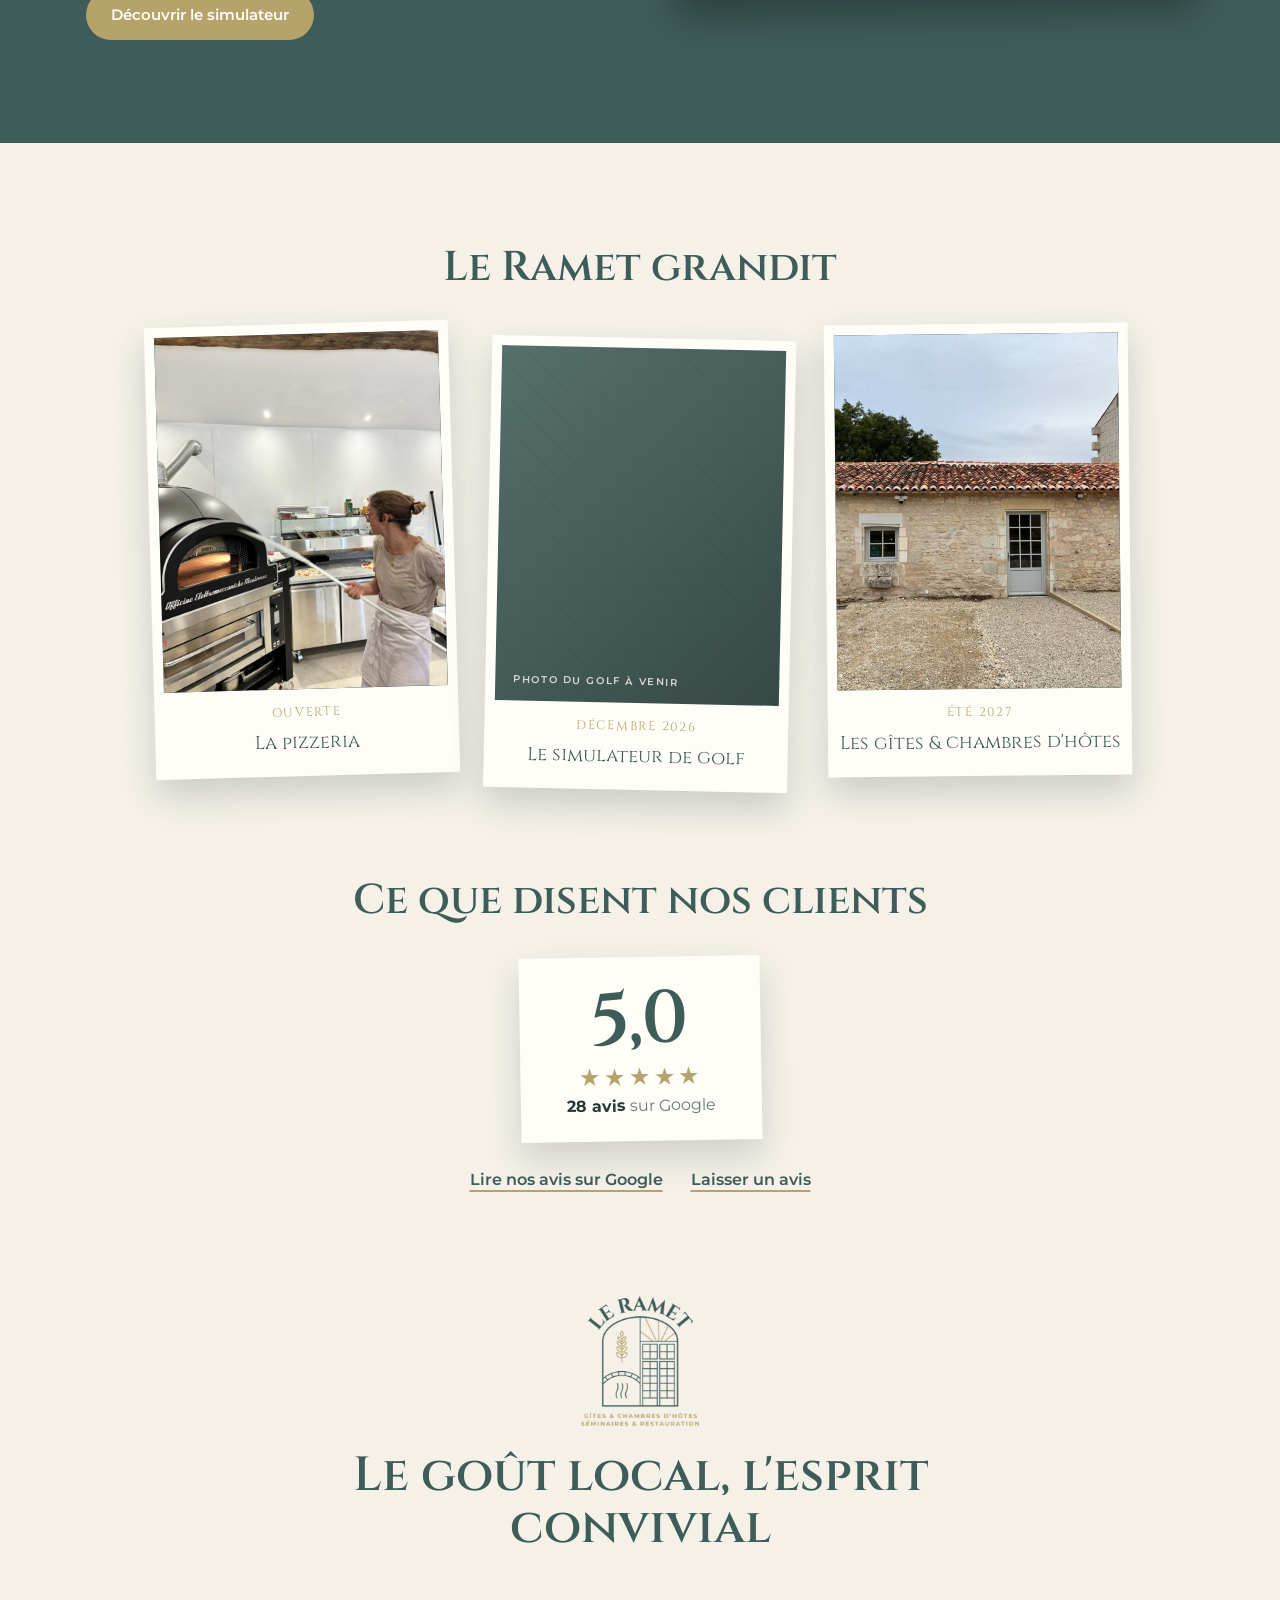
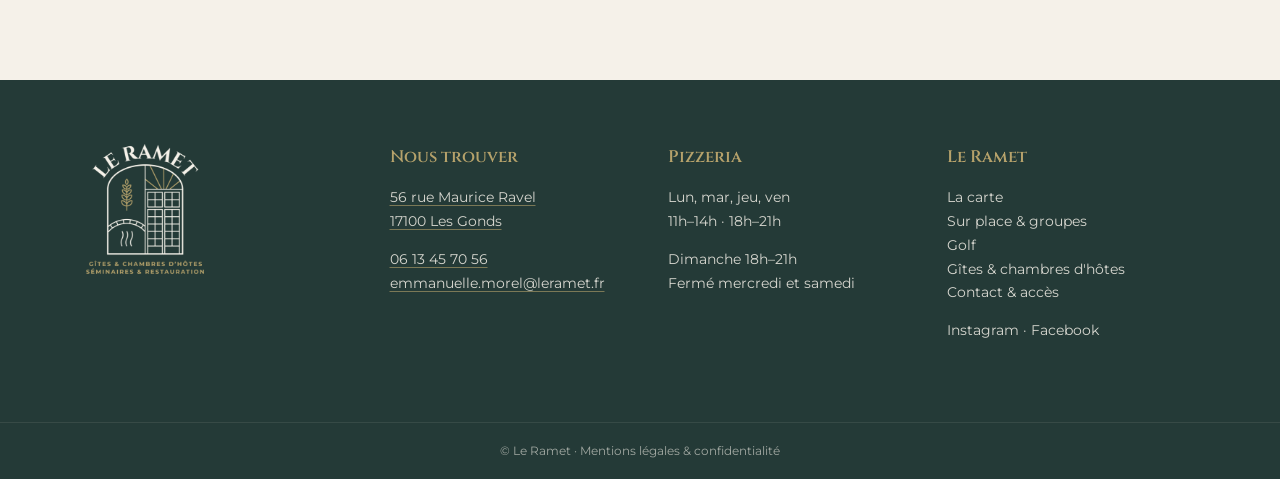
==== commit 86d2da64: "Ardoise : bandeau photo du comptoir, pilule crème ; accueil : polaroïds et nouvelle rubrique avis - " ====
--- a/index.html
+++ b/index.html
@@ -1,7 +1,7 @@
 <!doctype html><html lang="fr"><head>
 <meta charset="utf-8"><meta name="viewport" content="width=device-width, initial-scale=1, viewport-fit=cover"><meta name="theme-color" content="#3E5C58">
 <title>Le Ramet — Pizzeria aux Gonds près de Saintes, golf indoor & réunions</title><meta name="description" content="Pizza du Ramet aux Gonds, près de Saintes : pizzas à emporter et sur place, salle pour réunions et repas d'équipe, simulateur de golf dès décembre.">
-<link rel="icon" href="assets/logo/icon-120.png"><link rel="stylesheet" href="assets/site.css?v=1792075820">
+<link rel="icon" href="assets/logo/icon-120.png"><link rel="stylesheet" href="assets/site.css?v=1792676083">
 <script>document.documentElement.classList.add("js");try{if(localStorage.getItem("ramet-annonce-golf")==="fermee")document.documentElement.classList.add("announce-off")}catch(e){}</script>
 </head><body class="home">
 <div class="announce"><span>⛳ Un simulateur de golf ouvre début décembre au Ramet — <a href="golf.html">en savoir plus</a></span><button class="announce-close" aria-label="Fermer l'annonce">×</button></div>
@@ -33,15 +33,16 @@
 <ul class="ticks"><li>Parcours virtuels & practice</li><li>Soirées entre amis, anniversaires</li><li>Team building pour les entreprises</li><li>Formule golf + pizza</li></ul>
 <a class="btn btn-gold" href="golf.html">Découvrir le simulateur</a></div><div class="ph" data-label="Visuel à venir : le simulateur de golf"></div></div></section>
 
-<section class="wrap"><p class="eyebrow">Le Ramet grandit</p><h2>Aujourd'hui, et bientôt</h2><div class="road reveal">
-<div class="step now"><span class="when">Aujourd'hui</span><h3>Pizzeria & salle de réunion</h3><p>Pizzas à emporter ou sur place, et une salle de 16 places avec grand écran pour vos réunions et repas d'équipe.</p><a href="la-carte.html">Voir la carte →</a></div>
-<div class="step"><span class="when">Décembre 2026</span><h3>Simulateur de golf</h3><p>Du golf indoor entre amis ou en équipe, pizza à portée de main.</p><a href="golf.html">Découvrir le golf →</a></div>
-<div class="step"><span class="when">Été 2027</span><h3>Gîtes & chambres d'hôtes</h3><p>Séjourner au domaine, et des séminaires avec hébergement sur place.</p><a href="gites.html">En savoir plus →</a></div>
+<section class="wrap"><h2 class="g-title">Le Ramet grandit</h2>
+<div class="g-pola reveal">
+<a href="la-carte.html"><div class="ph"><img src="img/enfournement.jpg?v=1792068010" alt="La pizzeria" loading="lazy"></div><span class="when">Ouverte</span><span class="nm">La pizzeria</span></a>
+<a href="golf.html"><div class="ph" data-label="Photo du golf à venir"></div><span class="when">Décembre 2026</span><span class="nm">Le simulateur de golf</span></a>
+<a href="gites.html"><div class="ph"><img src="img/facade-longere.jpg?v=1792068010" alt="La longère du Ramet" loading="lazy"></div><span class="when">Été 2027</span><span class="nm">Les gîtes &amp; chambres d'hôtes</span></a>
 </div></section>
 
-<section class="wrap tight reviews-sec reveal" id="avis"><div class="center"><p class="eyebrow">Nos avis</p><h2>Ce que disent nos clients</h2></div>
-<div class="rating-card"><div class="rating-score">5,0</div><div><span class="stars" aria-hidden="true">★★★★★</span><p><strong>28 avis</strong> sur Google</p></div>
-<div class="rating-actions"><a class="btn btn-green" href="https://maps.google.com/?cid=9312144320937828134" target="_blank" rel="noopener">Lire nos avis sur Google</a><a class="btn btn-outline" style="color:var(--green)" href="https://maps.google.com/?cid=9312144320937828134" target="_blank" rel="noopener">Laisser un avis</a></div></div>
+<section class="wrap tight reviews-sec reveal" id="avis"><h2 class="g-title">Ce que disent nos clients</h2>
+<div class="avis-note"><div class="rating-score">5,0</div><span class="stars" aria-hidden="true">★★★★★</span><p><strong>28 avis</strong> sur Google</p></div>
+<div class="avis-links"><a href="https://maps.google.com/?cid=9312144320937828134" target="_blank" rel="noopener">Lire nos avis sur Google</a><a href="https://maps.google.com/?cid=9312144320937828134" target="_blank" rel="noopener">Laisser un avis</a></div>
 </section>
 
 <section class="wrap tight center reveal"><img src="assets/logo/logo-v-vert-520.png" alt="" style="height:130px;width:auto;margin:0 auto 24px">
@@ -56,5 +57,5 @@
 <p><a href="https://www.instagram.com/domaine.du.ramet/" target="_blank" rel="noopener">Instagram</a> · <a href="https://www.facebook.com/profile.php?id=100063968103180" target="_blank" rel="noopener">Facebook</a></p></div>
 </div><div class="legal">© Le Ramet · <a href="mentions-legales.html">Mentions légales & confidentialité</a></div></footer>
 <nav class="mobile-bar" aria-label="Actions rapides"><a href="tel:+33613457056"><svg viewBox="0 0 24 24" aria-hidden="true"><path d="M6.6 10.8a15.1 15.1 0 0 0 6.6 6.6l2.2-2.2a1 1 0 0 1 1-.25 11.4 11.4 0 0 0 3.6.57 1 1 0 0 1 1 1V20a1 1 0 0 1-1 1A17 17 0 0 1 3 4a1 1 0 0 1 1-1h3.5a1 1 0 0 1 1 1c0 1.25.2 2.45.57 3.57a1 1 0 0 1-.25 1z"/></svg><span>Appeler</span></a><a href="la-carte.html"><svg viewBox="0 0 24 24" aria-hidden="true"><path d="M11 9H9V2H7v7H5V2H3v7c0 2.12 1.66 3.84 3.75 3.97V22h2.5v-9.03C11.34 12.84 13 11.12 13 9V2h-2v7zm5-3v8h2.5v8H21V2c-2.76 0-5 2.24-5 4z"/></svg><span>La carte</span></a><a href="https://www.google.com/maps/search/?api=1&query=56+rue+Maurice+Ravel+17100+Les+Gonds" target="_blank" rel="noopener"><svg viewBox="0 0 24 24" aria-hidden="true"><path d="M12 2a7 7 0 0 0-7 7c0 5.2 7 13 7 13s7-7.8 7-13a7 7 0 0 0-7-7zm0 9.5A2.5 2.5 0 1 1 12 6.5a2.5 2.5 0 0 1 0 5z"/></svg><span>Itinéraire</span></a></nav>
-<script src="assets/site.js?v=1792075820"></script>
+<script src="assets/site.js?v=1792676083"></script>
 </body></html>
--- a/assets/site.css
+++ b/assets/site.css
@@ -330,3 +330,108 @@
 /* Accueil : bouton Itinéraire sous les deux autres */
 .hero .hero-way svg{width:16px;height:16px;fill:currentColor}
 .hero .actions .hero-way{flex-basis:100%;max-width:max-content;margin:0 auto}
+
+/* En-tête : toujours affiché ; dès qu'on descend, il devient plus fin et translucide */
+.site-header{transition:transform .35s ease,background .3s,padding .3s,box-shadow .3s}
+.site-header.solid{padding-top:9px;padding-bottom:9px;background:rgba(62,92,88,.86);-webkit-backdrop-filter:blur(14px) saturate(1.2);backdrop-filter:blur(14px) saturate(1.2)}
+.site-header.solid .brand{font-size:1.1rem}
+.site-header.solid .brand img{height:32px}
+.site-header.solid .burger{width:40px;height:40px}
+.site-header.solid .burger span:nth-child(1){top:12px}.site-header.solid .burger span:nth-child(2){top:19px}.site-header.solid .burger span:nth-child(3){top:26px}
+/* la barre d'onglets de la carte suit l'en-tête */
+.menu-nav{top:var(--hh,68px)!important;transition:top .35s ease}
+
+/* ===== Page La pizzeria : style « ardoise du jour » (fond vert ardoise) ===== */
+.carte-c{background:#2E4441;color:#EFE9DD;background-image:radial-gradient(rgba(255,255,255,.035) 1px,transparent 1px);background-size:4px 4px}
+.carte-c .in{max-width:1080px;margin:0 auto;padding:clamp(48px,8vw,96px) clamp(18px,5vw,40px) 96px}
+.carte-c h2{color:var(--gold);font-size:1.5rem;letter-spacing:.16em;text-transform:uppercase;border-bottom:1px solid rgba(239,233,221,.25);padding-bottom:10px;margin:0 0 18px}
+.carte-c [id]{scroll-margin-top:84px}
+.c-head{text-align:center}
+.c-head .k,.c-moment .k{font-family:var(--head);color:var(--gold);letter-spacing:.3em;text-transform:uppercase;font-size:.78rem;margin:0 0 10px;display:block}
+.c-head h1{color:#EFE9DD;font-size:clamp(3rem,9vw,5.6rem);letter-spacing:.1em;margin:0}
+.c-head p{color:rgba(239,233,221,.75);margin:12px 0 0}
+.c-head a{color:var(--gold)}
+.c-nav{display:flex;justify-content:center;flex-wrap:wrap;gap:6px 22px;margin-top:26px;font-family:var(--head);letter-spacing:.12em;text-transform:uppercase;font-size:.76rem}
+.c-nav a{color:rgba(239,233,221,.8);text-decoration:none;border-bottom:1px dashed rgba(182,162,107,.6);padding-bottom:2px}
+.c-nav a:hover{color:var(--gold)}
+.c-moment{margin:46px auto 10px;max-width:720px;border:2px dashed rgba(182,162,107,.8);border-radius:6px;padding:30px 34px;text-align:center;transform:rotate(-.6deg)}
+.c-moment h2{color:#EFE9DD;font-size:clamp(2rem,5vw,3rem);margin:8px 0 6px;border:0;padding:0;letter-spacing:.06em;text-transform:none}
+.c-moment p{margin:0;color:rgba(239,233,221,.8)}
+.c-moment .pr{display:block;margin-top:14px;font-family:var(--head);font-size:1.8rem;color:var(--gold)}
+.c-moment small{display:block;margin-top:6px;color:rgba(239,233,221,.55);font-style:italic}
+.c-cols{display:grid;grid-template-columns:1fr 1fr;gap:clamp(30px,6vw,80px);margin-top:56px}
+.c-cols h2.mt{margin-top:34px}
+.carte-c ul{list-style:none;margin:0;padding:0}
+.carte-c li{padding:12px 0;border-bottom:1px dashed rgba(239,233,221,.18)}
+.carte-c .ln{display:flex;justify-content:space-between;gap:12px;align-items:baseline}
+.carte-c .nm{font-family:var(--head);font-size:1.15rem;letter-spacing:.05em;color:#EFE9DD}
+.carte-c ul.sm .nm{font-family:var(--body);font-size:.95rem;letter-spacing:0}
+.carte-c .pr{font-family:var(--head);color:var(--gold);white-space:nowrap}
+.carte-c .nv{color:var(--gold);font-size:.75rem;font-style:italic;margin-left:6px;font-family:var(--body)}
+.carte-c li p{margin:4px 0 0;color:rgba(239,233,221,.68);font-size:.9rem}
+.carte-c .supp{margin:14px 0 0;color:rgba(239,233,221,.6);font-size:.88rem}
+.c-sec{margin-top:72px}
+.carte-c .gallery-head{align-items:center;border-bottom:1px solid rgba(239,233,221,.25);margin-bottom:0}
+.carte-c .gallery-head h2{border:0;margin:0;padding-bottom:10px}
+.carte-c .car-btn{background:transparent;color:#EFE9DD;border-color:rgba(239,233,221,.4);box-shadow:none}
+.carte-c .car-btn:hover{background:var(--gold);border-color:var(--gold);color:#fff}
+.carte-c .car-btn:disabled{background:transparent;color:#EFE9DD}
+.carte-c .carousel a{border:6px solid #EFE9DD;border-radius:3px;box-shadow:0 14px 30px rgba(0,0,0,.35)}
+.carte-c .carousel a:nth-child(odd){transform:rotate(-1.2deg)}.carte-c .carousel a:nth-child(even){transform:rotate(1deg)}
+.carte-c .carousel a:hover{transform:rotate(0) translateY(-4px)}
+.carte-c .menu-sheets .sheet{border:6px solid #EFE9DD;border-radius:3px;box-shadow:0 14px 30px rgba(0,0,0,.35)}
+.c-foot{display:flex;justify-content:center;gap:12px;flex-wrap:wrap;margin-top:28px}
+.c-foot .btn-outline{color:#EFE9DD;border-color:rgba(239,233,221,.5)}
+.carte-c .table-scroll{border-color:rgba(239,233,221,.25);border-radius:6px;margin-top:16px}
+.carte-c .allergens{background:transparent;min-width:640px}
+.carte-c .allergens th{background:rgba(0,0,0,.2);color:var(--gold)}
+.carte-c .allergens td{color:#EFE9DD;border-top:1px dashed rgba(239,233,221,.18)}
+.carte-c .allergens td:first-child{color:#EFE9DD}
+.carte-c .allergens tbody tr:nth-child(even){background:rgba(255,255,255,.03)}
+.carte-c .note{background:rgba(0,0,0,.18);color:rgba(239,233,221,.75);border-left-color:var(--gold)}
+@media(max-width:760px){.c-cols{grid-template-columns:1fr}.c-moment{transform:none}}
+/* Ardoise : bandeau photo du comptoir, fondu dans le vert ardoise */
+/* proportions fixes (3:2) : la photo est cadrée exactement pareil sur tous les écrans */
+.c-banner{position:relative;aspect-ratio:3/2;overflow:hidden}
+.c-banner img{width:100%;height:100%;object-fit:cover;object-position:center 62%;filter:saturate(.92)}
+.c-banner::after{content:"";position:absolute;inset:0;background:linear-gradient(180deg,rgba(46,68,65,.18) 0%,rgba(46,68,65,.08) 45%,rgba(46,68,65,.7) 78%,#2E4441 100%)}
+.c-banner + .in{position:relative;margin-top:-9vw;padding-top:0}
+.c-banner + .in .c-head h1{text-shadow:0 4px 30px rgba(20,32,30,.6)}
+.c-banner + .in .c-head .k{text-shadow:0 2px 12px rgba(20,32,30,.8)}
+
+/* Page La pizzeria (ardoise) uniquement : pilule d'actions rapides en crème */
+@media(max-width:760px){
+  body:has(.carte-c) .mobile-bar{background:rgba(250,247,240,.92);border-color:rgba(62,92,88,.18);box-shadow:0 12px 30px rgba(20,35,33,.22)}
+  body:has(.carte-c) .mobile-bar a{color:var(--green)}
+  body:has(.carte-c) .mobile-bar a+a::before{background:rgba(62,92,88,.2)}
+  body:has(.carte-c) .mobile-bar a:active,body:has(.carte-c) .mobile-bar a:focus-visible{background:rgba(62,92,88,.08)}
+}
+
+/* Accueil : photos façon polaroïd (cadre clair, légèrement penché), comme sur la page La pizzeria */
+.home .row .ph,.home .band .ph{border:8px solid #FFFDF8;border-radius:3px;box-shadow:0 16px 36px rgba(36,58,55,.22);transition:transform .35s ease}
+.home .band .ph{border-color:#EFE9DD;box-shadow:0 16px 36px rgba(0,0,0,.3)}
+.home .row:not(.flip) .ph{transform:rotate(-1.2deg)}
+.home .row.flip .ph{transform:rotate(1deg)}
+.home .band .ph{transform:rotate(-.8deg)}
+.home .row .ph:hover,.home .band .ph:hover{transform:rotate(0)}
+
+/* Accueil · Le Ramet grandit : trois polaroïds */
+.g-title{text-align:center;font-size:clamp(1.8rem,4vw,2.6rem);margin:0 0 34px}
+.g-pola{display:grid;grid-template-columns:repeat(3,1fr);gap:clamp(18px,3vw,34px);max-width:980px;margin:0 auto}
+.g-pola a{display:block;text-decoration:none;background:#FFFDF8;padding:10px 10px 18px;box-shadow:0 16px 34px rgba(36,58,55,.2);transform:rotate(-1.6deg);transition:transform .3s}
+.g-pola a:nth-child(2){transform:rotate(1.2deg) translateY(14px)}.g-pola a:nth-child(3){transform:rotate(-.6deg)}
+.g-pola a:hover{transform:rotate(0) translateY(-4px)}
+.g-pola .ph{min-height:0;aspect-ratio:4/5;border-radius:0}
+.g-pola .ph::after{font-size:.62rem}
+.g-pola .when{display:block;font-family:var(--head);color:var(--gold);letter-spacing:.14em;text-transform:uppercase;font-size:.78rem;margin-top:14px;text-align:center}
+.g-pola .nm{display:block;font-family:var(--head);color:var(--green);font-size:1.15rem;text-align:center;margin-top:4px}
+@media(max-width:760px){.g-pola{grid-template-columns:1fr;max-width:340px}.g-pola a:nth-child(2){transform:rotate(1.2deg)}}
+
+/* Accueil · Nos avis : la note sur une carte façon polaroïd, liens soulignés */
+.avis-note{width:max-content;max-width:100%;margin:0 auto;background:#FFFDF8;padding:26px 46px 22px;text-align:center;box-shadow:0 16px 34px rgba(36,58,55,.18);transform:rotate(-1deg)}
+.avis-note .rating-score{font-size:clamp(3.4rem,8vw,4.6rem)}
+.avis-note .stars{display:block;margin:8px 0 4px}
+.avis-note p{margin:0;color:var(--muted)}.avis-note p strong{color:var(--ink)}
+.avis-links{display:flex;justify-content:center;flex-wrap:wrap;gap:10px 28px;margin-top:26px}
+.avis-links a{color:var(--green);font-weight:600;text-underline-offset:5px;text-decoration-color:var(--gold);text-decoration-thickness:2px}
+.avis-links a:hover{color:var(--gold)}
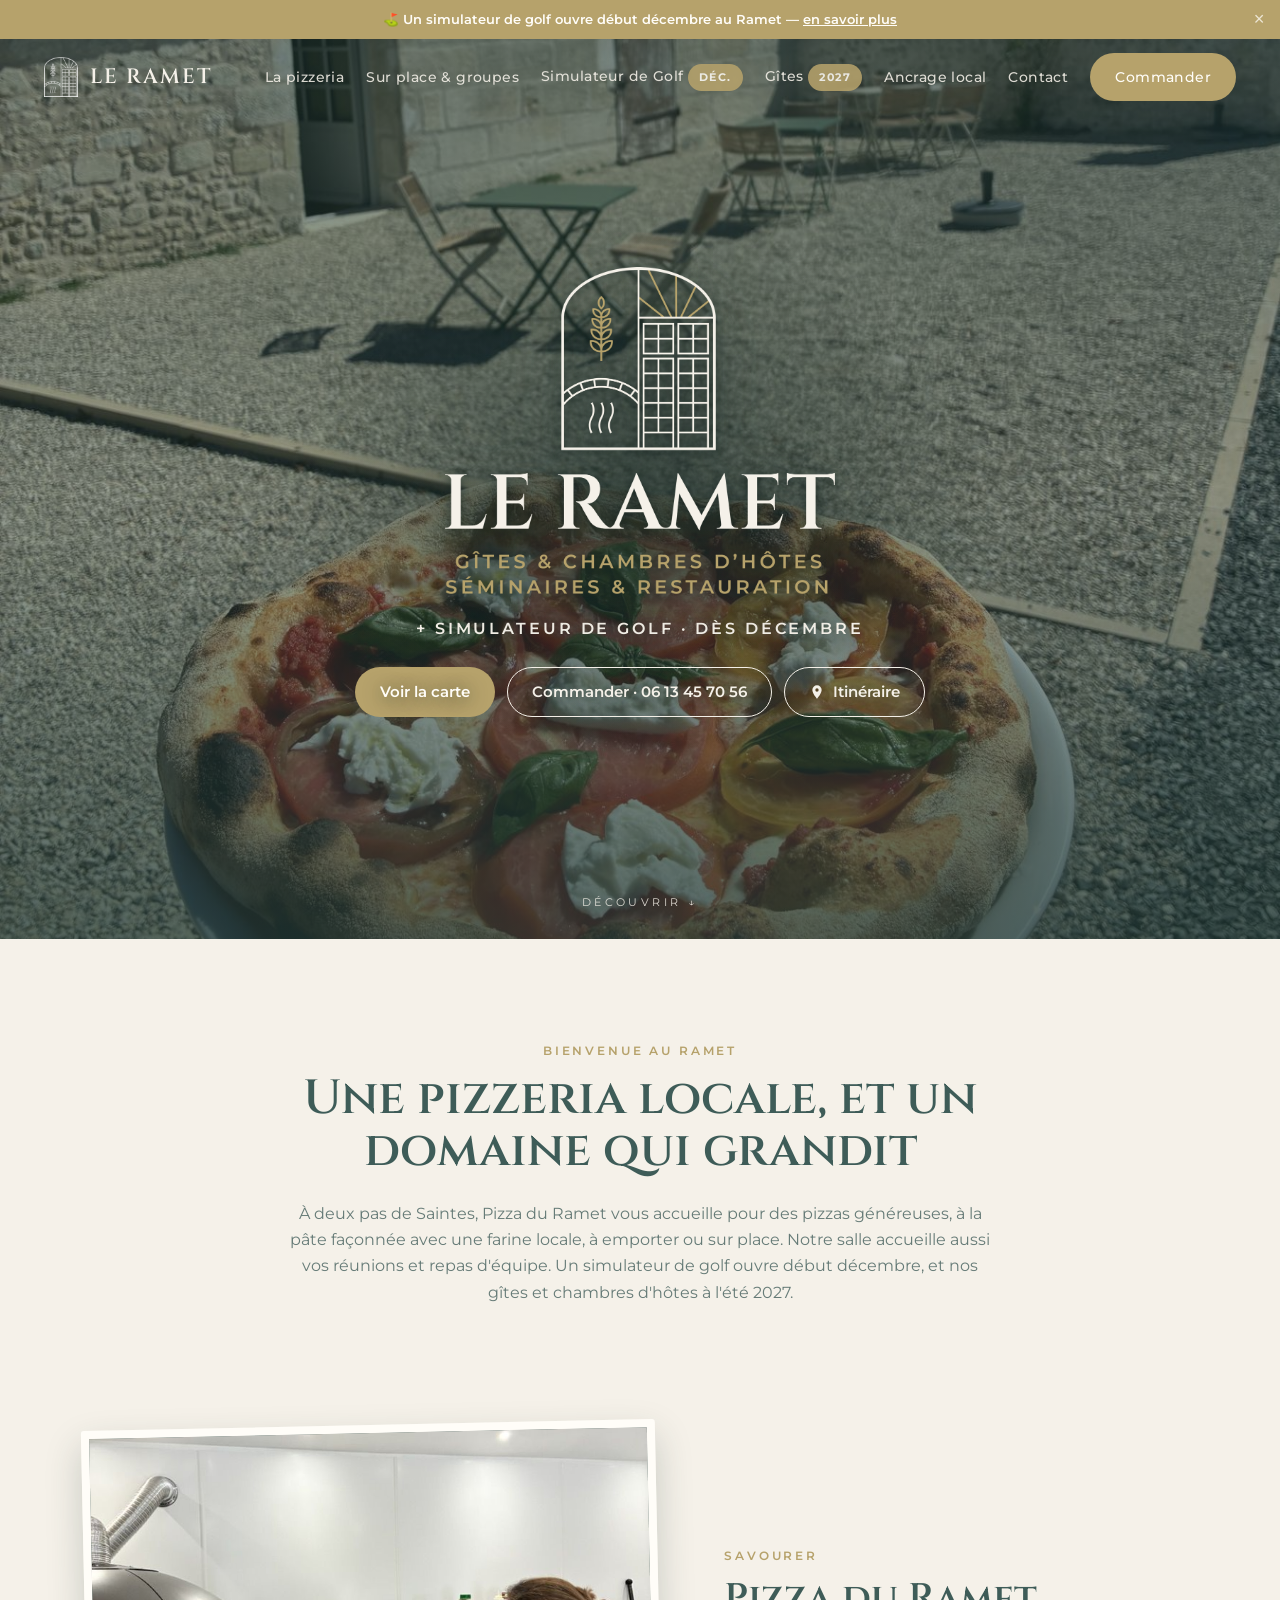
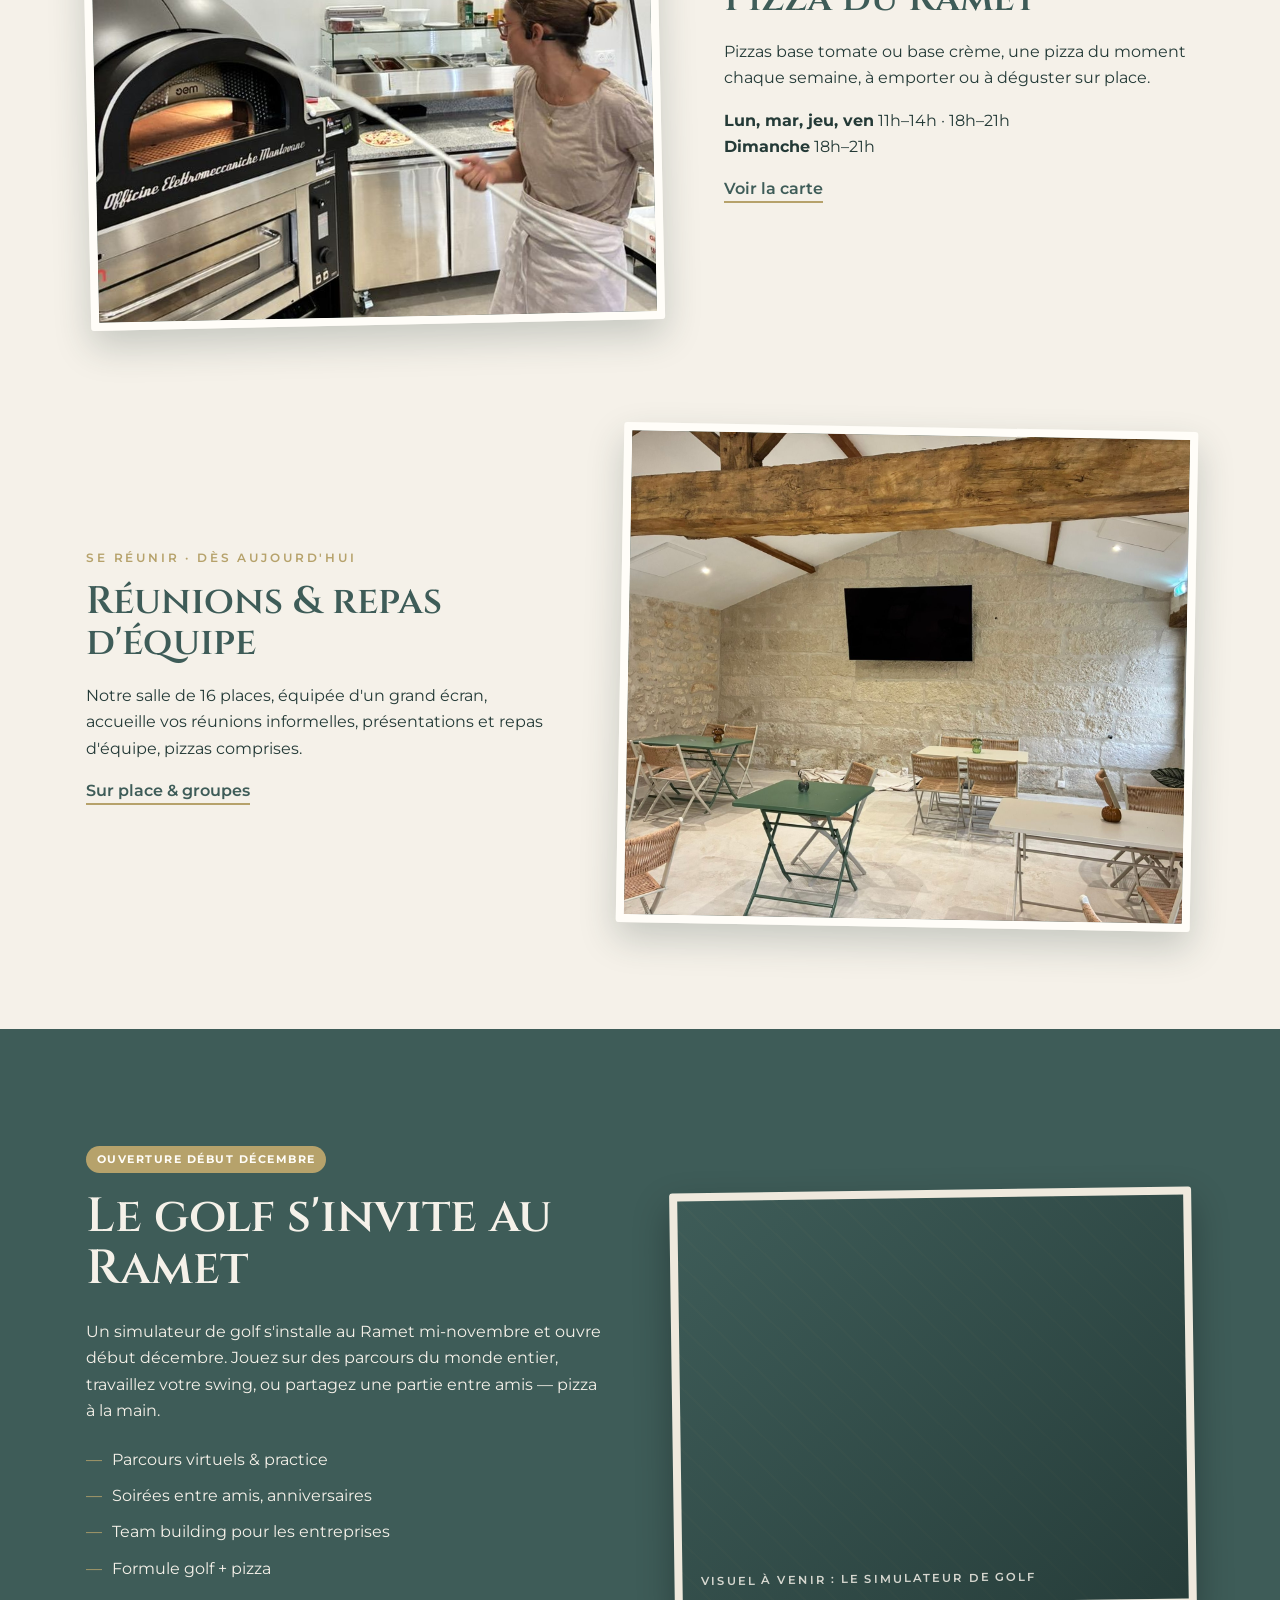
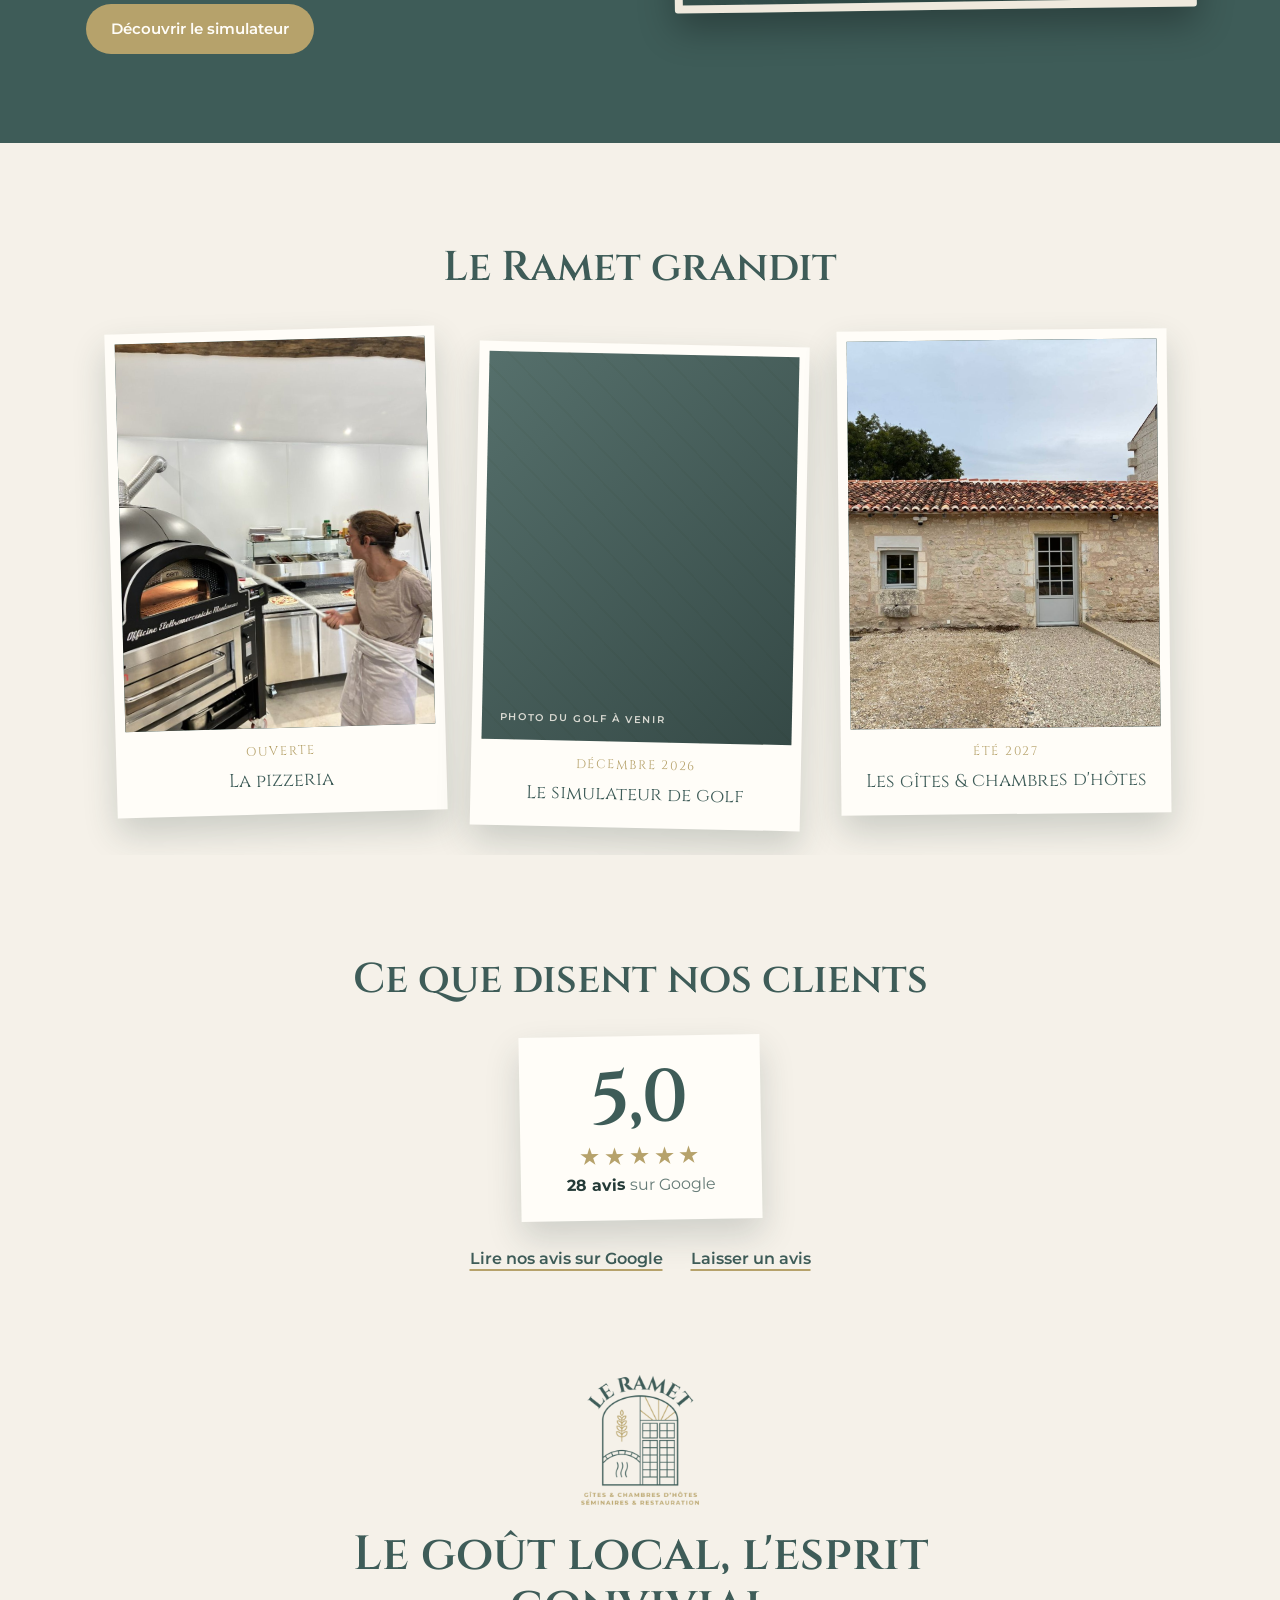
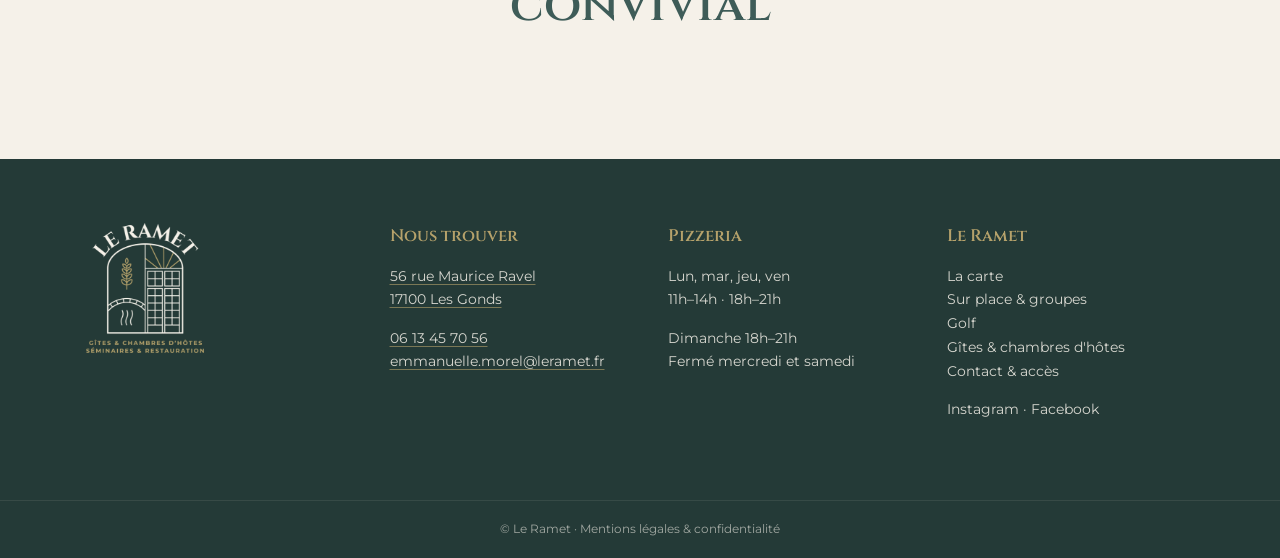
==== commit 25c74796: "Refonte des pages intérieures au style de l'accueil et de l'ardoise - Sur place & groupes reconstrui" ====
--- a/index.html
+++ b/index.html
@@ -1,7 +1,7 @@
 <!doctype html><html lang="fr"><head>
 <meta charset="utf-8"><meta name="viewport" content="width=device-width, initial-scale=1, viewport-fit=cover"><meta name="theme-color" content="#3E5C58">
 <title>Le Ramet — Pizzeria aux Gonds près de Saintes, golf indoor & réunions</title><meta name="description" content="Pizza du Ramet aux Gonds, près de Saintes : pizzas à emporter et sur place, salle pour réunions et repas d'équipe, simulateur de golf dès décembre.">
-<link rel="icon" href="assets/logo/icon-120.png"><link rel="stylesheet" href="assets/site.css?v=1792676083">
+<link rel="icon" href="assets/logo/icon-120.png"><link rel="stylesheet" href="assets/site.css?v=1792677830">
 <script>document.documentElement.classList.add("js");try{if(localStorage.getItem("ramet-annonce-golf")==="fermee")document.documentElement.classList.add("announce-off")}catch(e){}</script>
 </head><body class="home">
 <div class="announce"><span>⛳ Un simulateur de golf ouvre début décembre au Ramet — <a href="golf.html">en savoir plus</a></span><button class="announce-close" aria-label="Fermer l'annonce">×</button></div>
@@ -33,8 +33,9 @@
 <ul class="ticks"><li>Parcours virtuels & practice</li><li>Soirées entre amis, anniversaires</li><li>Team building pour les entreprises</li><li>Formule golf + pizza</li></ul>
 <a class="btn btn-gold" href="golf.html">Découvrir le simulateur</a></div><div class="ph" data-label="Visuel à venir : le simulateur de golf"></div></div></section>
 
-<section class="wrap"><h2 class="g-title">Le Ramet grandit</h2>
-<div class="g-pola reveal">
+<section class="wrap"><div class="g-head"><h2 class="g-title">Le Ramet grandit</h2>
+<div class="car-nav"><button class="car-btn" data-dir="-1" aria-label="Précédent">‹</button><button class="car-btn" data-dir="1" aria-label="Suivant">›</button></div></div>
+<div class="g-pola g-car" data-carousel tabindex="0" aria-label="Le Ramet grandit, faites glisser">
 <a href="la-carte.html"><div class="ph"><img src="img/enfournement.jpg?v=1792068010" alt="La pizzeria" loading="lazy"></div><span class="when">Ouverte</span><span class="nm">La pizzeria</span></a>
 <a href="golf.html"><div class="ph" data-label="Photo du golf à venir"></div><span class="when">Décembre 2026</span><span class="nm">Le simulateur de golf</span></a>
 <a href="gites.html"><div class="ph"><img src="img/facade-longere.jpg?v=1792068010" alt="La longère du Ramet" loading="lazy"></div><span class="when">Été 2027</span><span class="nm">Les gîtes &amp; chambres d'hôtes</span></a>
@@ -57,5 +58,5 @@
 <p><a href="https://www.instagram.com/domaine.du.ramet/" target="_blank" rel="noopener">Instagram</a> · <a href="https://www.facebook.com/profile.php?id=100063968103180" target="_blank" rel="noopener">Facebook</a></p></div>
 </div><div class="legal">© Le Ramet · <a href="mentions-legales.html">Mentions légales & confidentialité</a></div></footer>
 <nav class="mobile-bar" aria-label="Actions rapides"><a href="tel:+33613457056"><svg viewBox="0 0 24 24" aria-hidden="true"><path d="M6.6 10.8a15.1 15.1 0 0 0 6.6 6.6l2.2-2.2a1 1 0 0 1 1-.25 11.4 11.4 0 0 0 3.6.57 1 1 0 0 1 1 1V20a1 1 0 0 1-1 1A17 17 0 0 1 3 4a1 1 0 0 1 1-1h3.5a1 1 0 0 1 1 1c0 1.25.2 2.45.57 3.57a1 1 0 0 1-.25 1z"/></svg><span>Appeler</span></a><a href="la-carte.html"><svg viewBox="0 0 24 24" aria-hidden="true"><path d="M11 9H9V2H7v7H5V2H3v7c0 2.12 1.66 3.84 3.75 3.97V22h2.5v-9.03C11.34 12.84 13 11.12 13 9V2h-2v7zm5-3v8h2.5v8H21V2c-2.76 0-5 2.24-5 4z"/></svg><span>La carte</span></a><a href="https://www.google.com/maps/search/?api=1&query=56+rue+Maurice+Ravel+17100+Les+Gonds" target="_blank" rel="noopener"><svg viewBox="0 0 24 24" aria-hidden="true"><path d="M12 2a7 7 0 0 0-7 7c0 5.2 7 13 7 13s7-7.8 7-13a7 7 0 0 0-7-7zm0 9.5A2.5 2.5 0 1 1 12 6.5a2.5 2.5 0 0 1 0 5z"/></svg><span>Itinéraire</span></a></nav>
-<script src="assets/site.js?v=1792676083"></script>
+<script src="assets/site.js?v=1792677830"></script>
 </body></html>
--- a/assets/site.css
+++ b/assets/site.css
@@ -435,3 +435,95 @@
 .avis-links{display:flex;justify-content:center;flex-wrap:wrap;gap:10px 28px;margin-top:26px}
 .avis-links a{color:var(--green);font-weight:600;text-underline-offset:5px;text-decoration-color:var(--gold);text-decoration-thickness:2px}
 .avis-links a:hover{color:var(--gold)}
+
+/* ===== Pages intérieures : même style que l'accueil et l'ardoise ===== */
+/* bandeau photo à proportions fixes (même cadrage sur tous les écrans), fondu dans la page */
+.p-banner{position:relative;aspect-ratio:3/2;overflow:hidden;max-height:none}
+.p-banner img{width:100%;height:100%;object-fit:cover;object-position:center var(--pos,50%);filter:saturate(.95)}
+.p-banner::after{content:"";position:absolute;inset:0;background:linear-gradient(180deg,rgba(245,241,233,.05) 0%,rgba(245,241,233,0) 45%,rgba(245,241,233,.75) 80%,var(--beige) 100%)}
+.p-head{position:relative;text-align:center;max-width:860px;margin:0 auto;padding:clamp(70px,10vw,120px) clamp(18px,5vw,40px) 10px}
+.p-banner + .p-head{margin-top:-9vw;padding-top:0}
+.p-head .k{display:block;font-family:var(--head);color:var(--gold);letter-spacing:.3em;text-transform:uppercase;font-size:.78rem;margin:0 0 10px}
+.p-head h1{font-size:clamp(2.6rem,7vw,4.8rem);letter-spacing:.06em;margin:0;color:var(--green)}
+.p-head p{color:var(--muted);margin:14px auto 0;max-width:620px}
+.p-head .when{display:inline-block;margin-top:18px;font-family:var(--head);color:var(--gold);letter-spacing:.14em;text-transform:uppercase;font-size:.85rem;border-bottom:1px dashed var(--gold);padding-bottom:3px}
+.sec-title{text-align:center;font-size:clamp(1.8rem,4vw,2.6rem);margin:0 0 30px}
+/* photos façon polaroïd partout */
+.row .ph{border:8px solid #FFFDF8;border-radius:3px;box-shadow:0 16px 36px rgba(36,58,55,.22);transition:transform .35s ease}
+.row:not(.flip) .ph{transform:rotate(-1.2deg)}.row.flip .ph{transform:rotate(1deg)}
+.row .ph:hover{transform:rotate(0)}
+.polaroid{background:#FFFDF8;padding:10px;box-shadow:0 16px 36px rgba(36,58,55,.2);transform:rotate(.8deg)}
+/* panneau ardoise : lignes de menu avec pointillés */
+.slate{max-width:780px;margin:0 auto;background:#2E4441;background-image:radial-gradient(rgba(255,255,255,.035) 1px,transparent 1px);background-size:4px 4px;color:#EFE9DD;border-radius:6px;padding:12px;transform:rotate(-.5deg);box-shadow:0 18px 40px rgba(36,58,55,.25)}
+.slate .frame{border:2px dashed rgba(182,162,107,.8);border-radius:4px;padding:30px clamp(18px,4vw,40px)}
+.slate h2{color:#EFE9DD;text-align:center;font-size:clamp(1.6rem,4vw,2.2rem);letter-spacing:.06em;margin:0 0 8px}
+.slate .intro{text-align:center;color:rgba(239,233,221,.7);margin:0 0 18px;font-size:.95rem}
+.slate .ln{display:flex;align-items:baseline;gap:10px;text-decoration:none;color:#EFE9DD;padding:14px 0 4px}
+.slate .ln + p,.slate p.d{margin:0;padding:0 0 12px;color:rgba(239,233,221,.65);font-size:.9rem;border-bottom:1px dashed rgba(239,233,221,.18)}
+.slate .row-last{border-bottom:0!important}
+.slate .nm{font-family:var(--head);font-size:clamp(1rem,2.4vw,1.2rem);letter-spacing:.04em}
+.slate .dots{flex:1;border-bottom:2px dotted rgba(182,162,107,.55);transform:translateY(-4px);min-width:16px}
+.slate .when{font-family:var(--head);color:var(--gold);white-space:nowrap}
+.slate a.ln:hover .nm{color:var(--gold)}
+.slate .open{color:#9FD3A6}
+.slate .foot{text-align:center;margin:22px 0 0}
+.slate .foot a{color:var(--gold);font-weight:600;text-underline-offset:5px}
+.slate form{display:flex;gap:8px;justify-content:center;flex-wrap:wrap;margin-top:6px}
+.slate input{min-width:240px;min-height:48px;border-radius:999px;border:1px solid rgba(239,233,221,.35);background:transparent;color:#EFE9DD;padding:0 20px;font:inherit}
+.slate input::placeholder{color:rgba(239,233,221,.55)}
+/* étapes numérotées sobres */
+.num-steps{list-style:none;counter-reset:n;padding:0;margin:18px 0 0}
+.num-steps li{counter-increment:n;display:flex;gap:16px;align-items:baseline;padding:12px 0;border-bottom:1px dashed var(--line)}
+.num-steps li::before{content:counter(n);font-family:var(--head);color:var(--gold);font-size:1.5rem;min-width:22px}
+/* liens soulignés (à la place des boutons) */
+.u-links{display:flex;flex-wrap:wrap;gap:10px 28px;margin-top:22px}
+.u-links.c{justify-content:center}
+.u-links a{color:var(--green);font-weight:600;text-underline-offset:5px;text-decoration-color:var(--gold);text-decoration-thickness:2px}
+.u-links a:hover{color:var(--gold)}
+/* questions fréquentes sans cartes */
+.faq{max-width:760px;margin:0 auto}
+.faq details{background:none;border:0;border-bottom:1px dashed var(--line);border-radius:0;padding:16px 0;margin:0}
+.faq summary{font-family:var(--head);font-size:1.12rem;letter-spacing:.03em}
+/* valeurs façon tampon */
+.stamp{display:flex;justify-content:center;flex-wrap:wrap;gap:6px 18px;font-family:var(--head);color:var(--green);letter-spacing:.12em;text-transform:uppercase;font-size:clamp(.95rem,2.2vw,1.15rem);text-align:center}
+.stamp span+span::before{content:"·";color:var(--gold);margin-right:18px}
+/* page sombre (golf) : le panneau ardoise prend toute la page */
+.page-slate{background:#2E4441;background-image:radial-gradient(rgba(255,255,255,.035) 1px,transparent 1px);background-size:4px 4px;color:#EFE9DD}
+.page-slate .p-head h1{color:#EFE9DD}.page-slate .p-head p{color:rgba(239,233,221,.75)}
+.page-slate .sec-title{color:#EFE9DD}
+.page-slate .slate{background:rgba(0,0,0,.14);box-shadow:none}
+.page-slate .faq details{border-bottom-color:rgba(239,233,221,.18)}
+.page-slate .faq summary{color:#EFE9DD}.page-slate .faq details p{color:rgba(239,233,221,.7)}
+.page-slate .row p,.page-slate .num-steps li{color:rgba(239,233,221,.8)}
+.page-slate .row h2{color:#EFE9DD}
+.page-slate .num-steps li{border-bottom-color:rgba(239,233,221,.18)}
+.page-slate .row .ph{border-color:#EFE9DD;box-shadow:0 16px 36px rgba(0,0,0,.35)}
+.page-slate .u-links a{color:#EFE9DD}
+/* horaires en lignes */
+.hours-lines .ln{padding:10px 0}
+.hours-lines .closed .nm,.hours-lines .closed .when{opacity:.5}
+.hours-lines .today .nm{color:var(--gold)}
+@media(max-width:760px){.slate{transform:none}.slate .ln{flex-wrap:wrap;column-gap:10px}.slate .dots{min-width:10px}.slate .when{margin-left:auto}}
+@media(max-width:760px){.stamp{flex-direction:column;align-items:center;gap:10px}.stamp span+span::before{content:none}.stamp span+span{border-top:1px dashed var(--gold);padding-top:10px;min-width:180px}}
+
+/* Le Ramet grandit en carrousel coulissant (polaroïds) */
+.g-head{display:flex;align-items:center;justify-content:center;gap:20px;position:relative;margin-bottom:10px}
+.g-head .g-title{margin:0}
+.g-head .car-nav{position:absolute;right:0}
+.g-pola.g-car{display:flex;gap:clamp(20px,3vw,34px);overflow-x:auto;scroll-snap-type:x mandatory;scroll-behavior:smooth;max-width:none;margin:0 calc(-1 * clamp(16px,4vw,36px));padding:30px clamp(16px,4vw,36px) 40px;scrollbar-width:none;cursor:grab}
+.g-car::-webkit-scrollbar{display:none}
+.g-car.dragging{cursor:grabbing;scroll-snap-type:none;scroll-behavior:auto}
+.g-car a{flex:0 0 clamp(250px,30%,330px);scroll-snap-align:center}
+.g-car a img{pointer-events:none;-webkit-user-drag:none;user-select:none}
+.g-car{justify-content:safe center}
+@media(max-width:760px){.g-head .car-nav{display:none}.g-car a{flex-basis:76%}.g-pola.g-car a:nth-child(2){transform:rotate(1.2deg)}}
+
+/* La pizzeria et Sur place & groupes : en-tête transparent posé sur la photo, comme sur l'accueil */
+.overlay .site-header{position:fixed;left:0;right:0;background:transparent;box-shadow:none}
+.overlay .site-header.solid,.overlay .site-header.open{background:rgba(62,92,88,.86);box-shadow:0 10px 30px rgba(0,0,0,.1)}
+.overlay .announce{position:relative;z-index:51}
+/* voile sombre en haut de la photo pour que le logo et le menu restent lisibles */
+.overlay .c-banner::before,.overlay .p-banner::before{content:"";position:absolute;left:0;right:0;top:0;height:min(220px,45%);background:linear-gradient(180deg,rgba(36,58,55,.6),rgba(36,58,55,0));z-index:1}
+/* titre texte dans le grand visuel (pages construites comme l'accueil) */
+.hero .hero-title{color:var(--beige);font-size:clamp(2.8rem,9vw,6.4rem);letter-spacing:.05em;line-height:1;margin:6px 0 22px;text-shadow:0 4px 30px rgba(20,32,30,.6)}
+.home .hero .ph img[src*="salle-tables-vertes"]{object-position:center 62%}
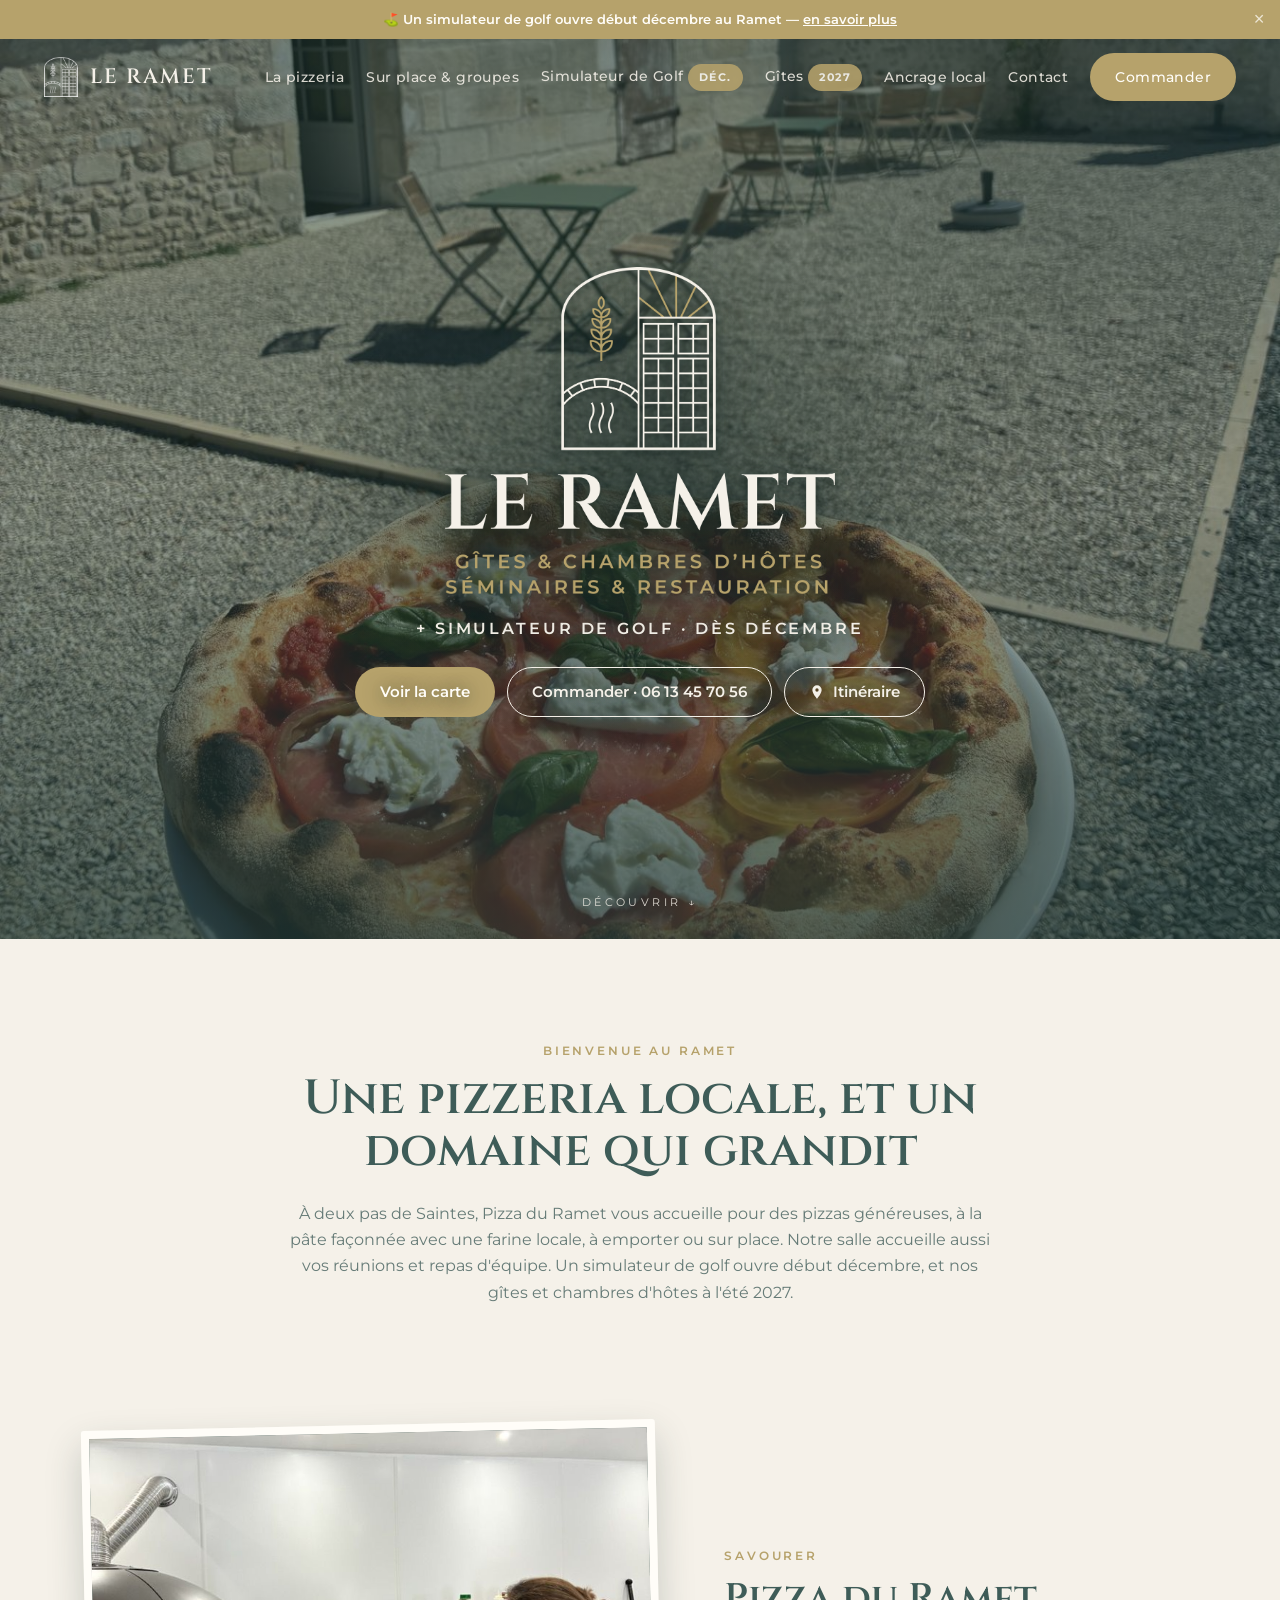
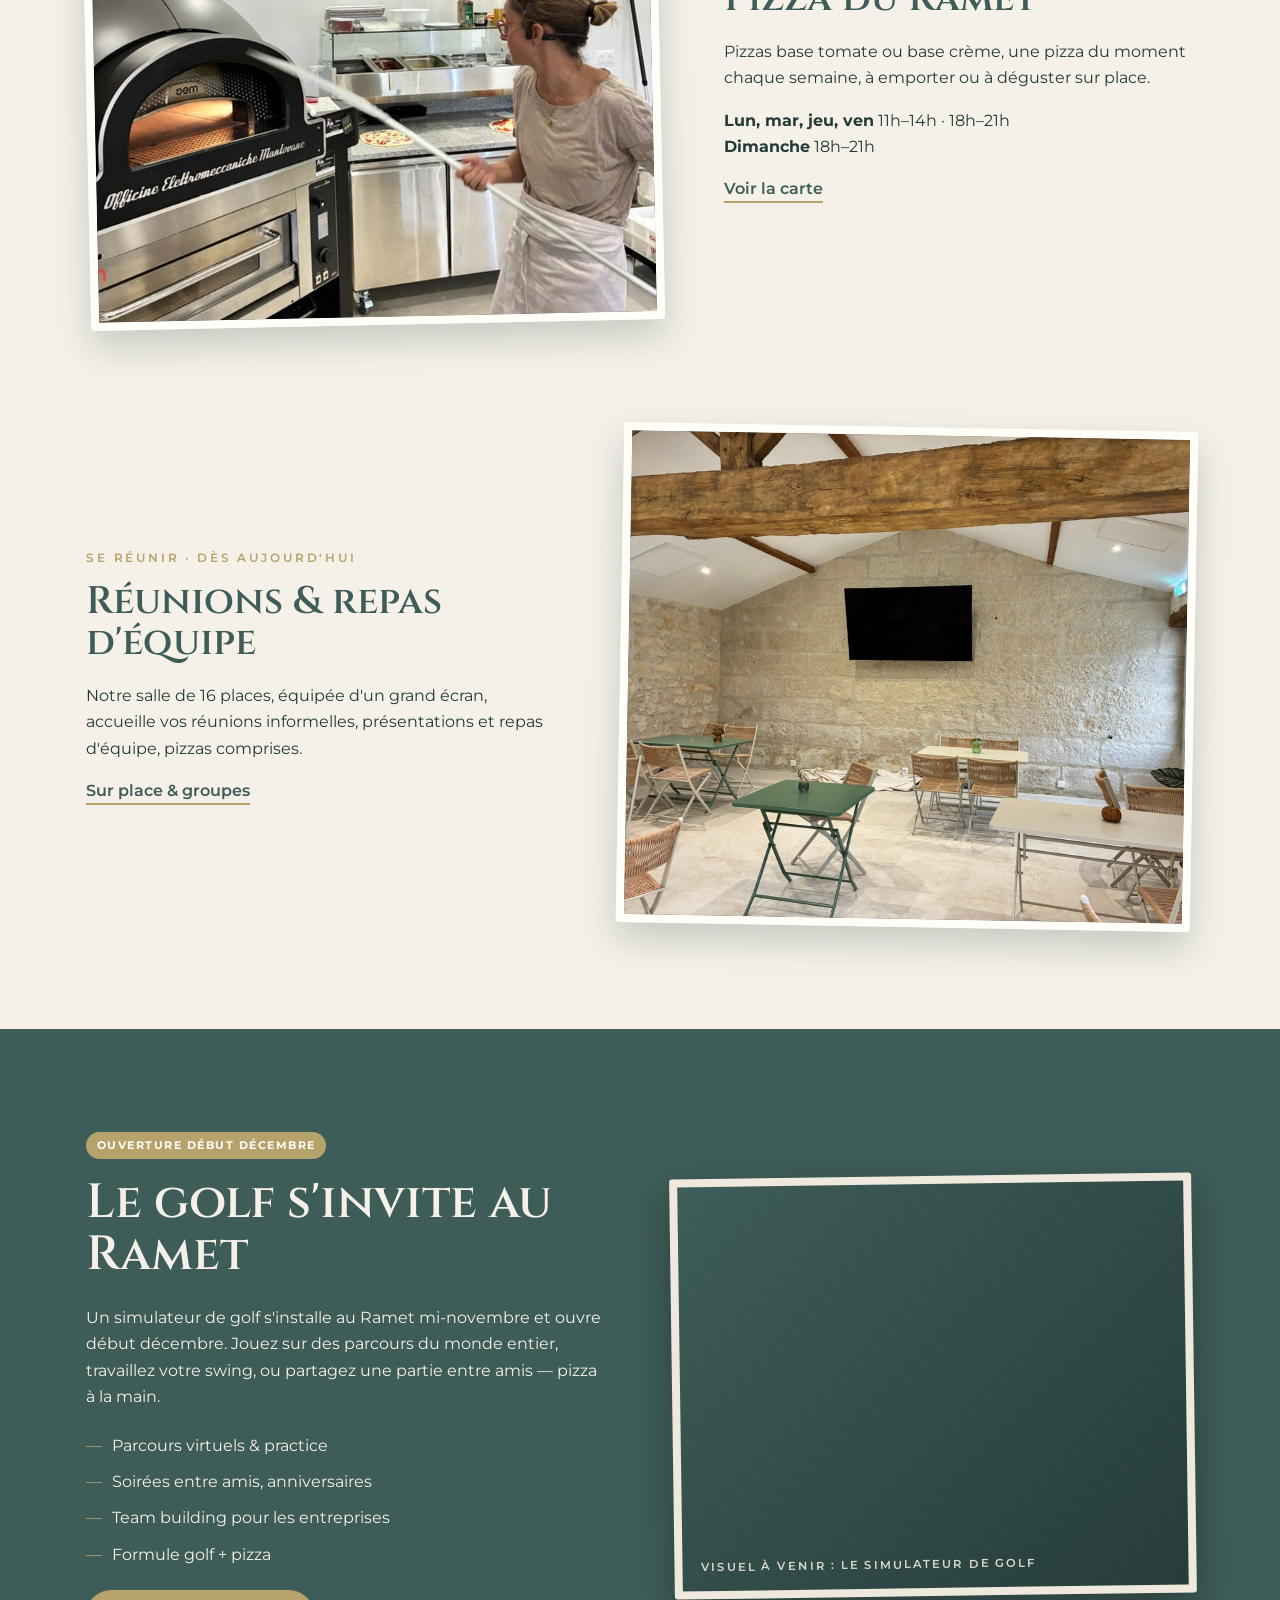
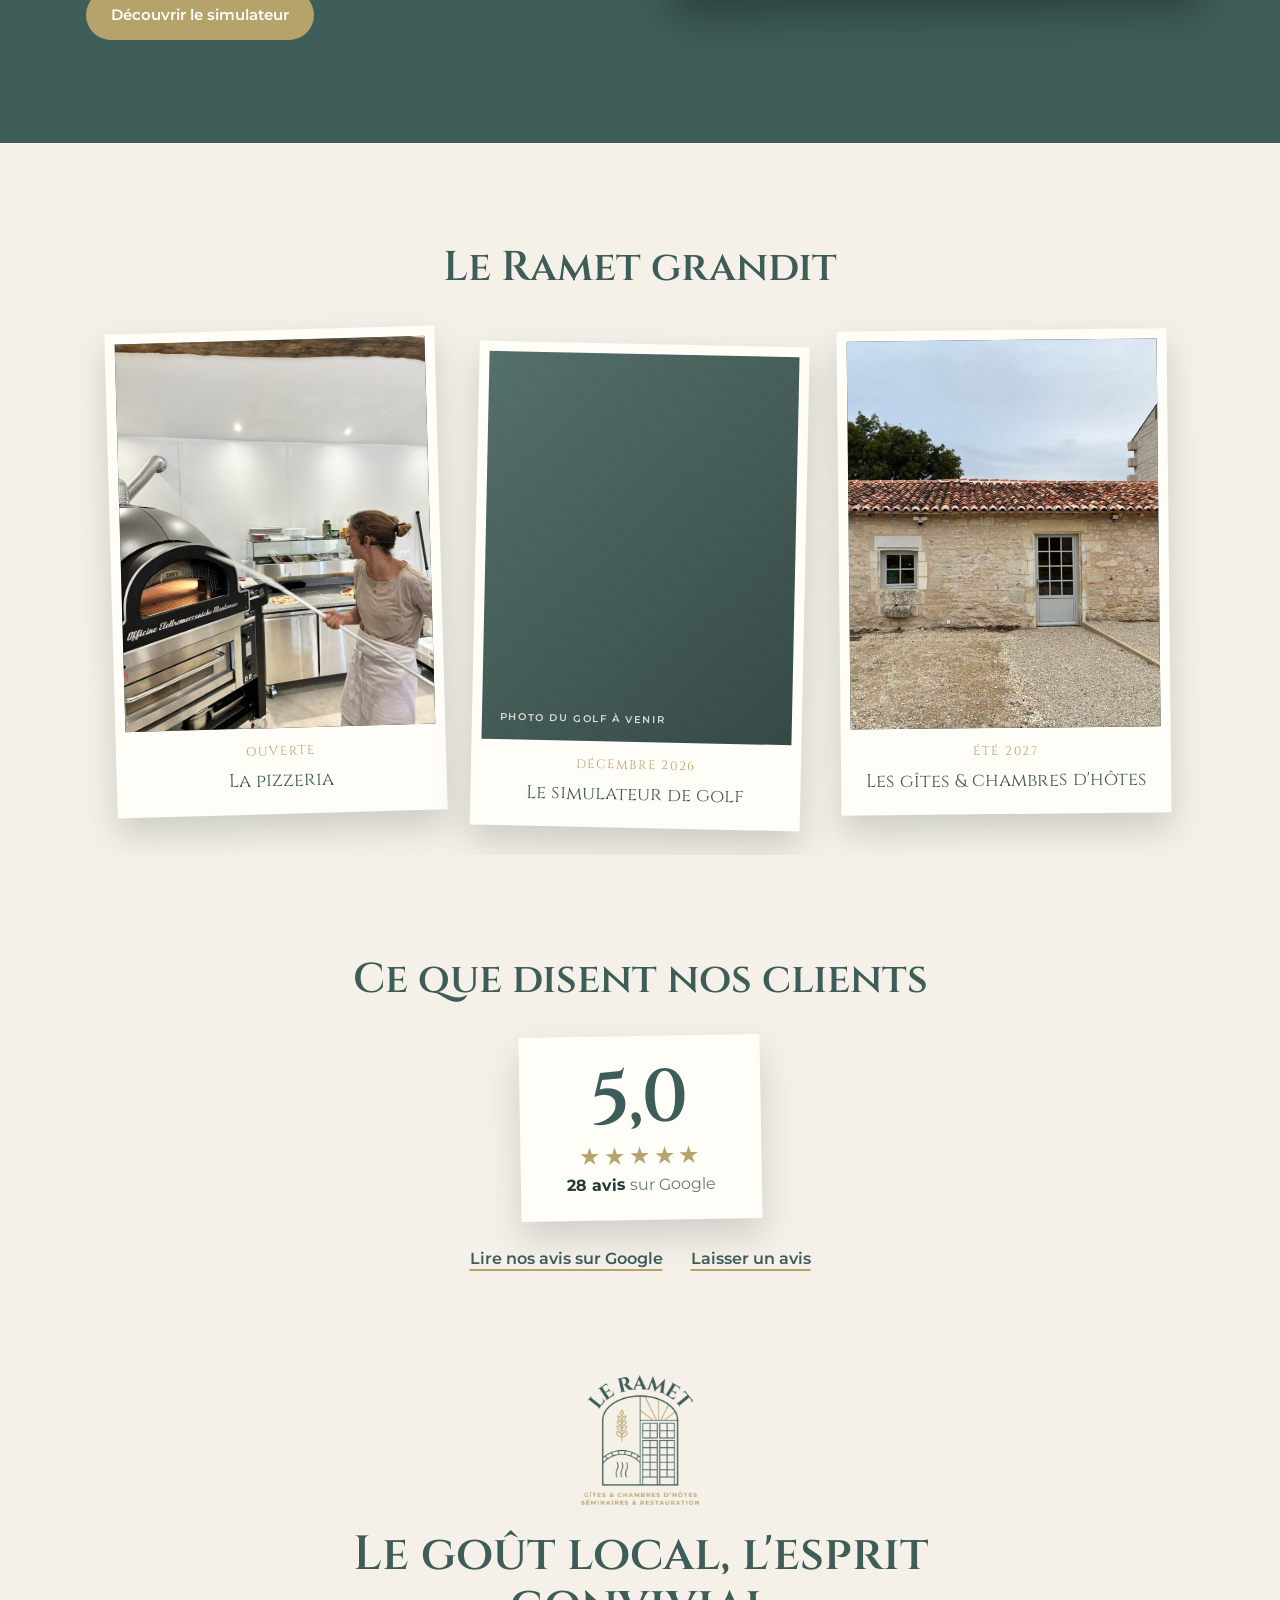
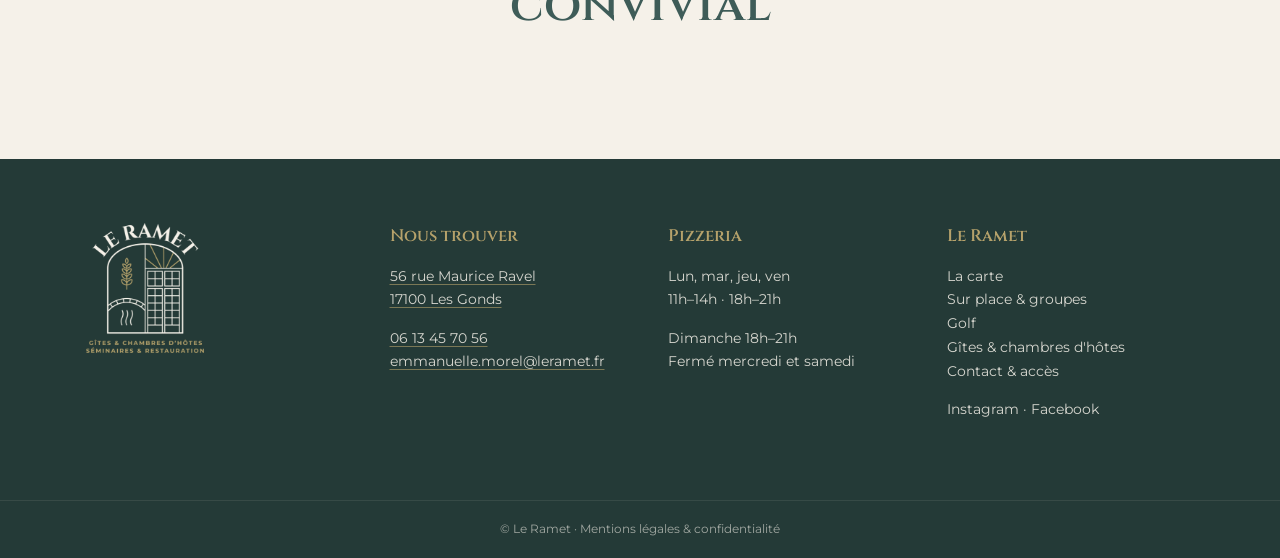
==== commit 69d19594: "La pizzeria et Sur place : grand visuel centré comme l'accueil, horaires sous l'ardoise, photo terra" ====
--- a/index.html
+++ b/index.html
@@ -1,7 +1,7 @@
 <!doctype html><html lang="fr"><head>
 <meta charset="utf-8"><meta name="viewport" content="width=device-width, initial-scale=1, viewport-fit=cover"><meta name="theme-color" content="#3E5C58">
 <title>Le Ramet — Pizzeria aux Gonds près de Saintes, golf indoor & réunions</title><meta name="description" content="Pizza du Ramet aux Gonds, près de Saintes : pizzas à emporter et sur place, salle pour réunions et repas d'équipe, simulateur de golf dès décembre.">
-<link rel="icon" href="assets/logo/icon-120.png"><link rel="stylesheet" href="assets/site.css?v=1792677830">
+<link rel="icon" href="assets/logo/icon-120.png"><link rel="stylesheet" href="assets/site.css?v=1792741515">
 <script>document.documentElement.classList.add("js");try{if(localStorage.getItem("ramet-annonce-golf")==="fermee")document.documentElement.classList.add("announce-off")}catch(e){}</script>
 </head><body class="home">
 <div class="announce"><span>⛳ Un simulateur de golf ouvre début décembre au Ramet — <a href="golf.html">en savoir plus</a></span><button class="announce-close" aria-label="Fermer l'annonce">×</button></div>
@@ -11,7 +11,7 @@
 <nav class="main-nav" id="nav"><a href="la-carte.html">La pizzeria</a><a href="sur-place-groupes.html">Sur place & groupes</a><a href="golf.html">Simulateur de Golf <span class="badge">Déc.</span></a><a href="gites.html">Gîtes <span class="badge">2027</span></a><a href="ancrage-local.html">Ancrage local</a><a href="contact.html">Contact</a><a class="btn btn-gold" href="tel:+33613457056">Commander</a></nav>
 </header>
 <main>
-<section class="hero"><div class="ph" data-label="Photo"><img src="img/terrasse-pizza-batisse.jpg?v=1791532841" alt="Une pizza devant la bâtisse en pierre du Ramet" fetchpriority="high"></div>
+<section class="hero"><div class="ph" data-label="Photo"><img src="img/terrasse-pizza-batisse.jpg?v=1792683037" alt="Une pizza devant la bâtisse en pierre du Ramet" fetchpriority="high"></div>
 <div class="inner"><h1 class="hero-logo"><img src="assets/logo/logo-hero-beige.png" alt="Le Ramet — gîtes & chambres d'hôtes, séminaires & restauration" width="1100" height="923"></h1>
 <p class="sub" style="color:var(--beige);letter-spacing:.18em">+ Simulateur de golf · dès décembre</p>
 <div class="actions"><a class="btn btn-gold" href="la-carte.html">Voir la carte</a><a class="btn btn-outline" href="tel:+33613457056">Commander · 06 13 45 70 56</a><a class="btn btn-outline hero-way" href="https://www.google.com/maps/search/?api=1&query=56+rue+Maurice+Ravel+17100+Les+Gonds" target="_blank" rel="noopener"><svg viewBox="0 0 24 24" aria-hidden="true"><path d="M12 2a7 7 0 0 0-7 7c0 5.2 7 13 7 13s7-7.8 7-13a7 7 0 0 0-7-7zm0 9.5A2.5 2.5 0 1 1 12 6.5a2.5 2.5 0 0 1 0 5z"/></svg>Itinéraire</a></div></div>
@@ -21,10 +21,10 @@
 <p class="muted">À deux pas de Saintes, Pizza du Ramet vous accueille pour des pizzas généreuses, à la pâte façonnée avec une farine locale, à emporter ou sur place. Notre salle accueille aussi vos réunions et repas d'équipe. Un simulateur de golf ouvre début décembre, et nos gîtes et chambres d'hôtes à l'été 2027.</p></section>
 
 <section class="wrap tight stack">
-<article class="row reveal"><div class="ph" data-label="Photo"><img src="img/enfournement.jpg?v=1792068010" alt="Une pizza enfournée dans le four de la pizzeria" loading="lazy"></div><div><p class="eyebrow">Savourer</p><h2>Pizza du Ramet</h2>
+<article class="row reveal"><div class="ph" data-label="Photo"><img src="img/enfournement.jpg?v=1792683037" alt="Une pizza enfournée dans le four de la pizzeria" loading="lazy"></div><div><p class="eyebrow">Savourer</p><h2>Pizza du Ramet</h2>
 <p>Pizzas base tomate ou base crème, une pizza du moment chaque semaine, à emporter ou à déguster sur place.</p>
 <p><strong>Lun, mar, jeu, ven</strong> 11h–14h · 18h–21h<br><strong>Dimanche</strong> 18h–21h</p><a class="more" href="la-carte.html">Voir la carte</a></div></article>
-<article class="row flip reveal"><div class="ph" data-label="Photo"><img src="img/salle-tables-vertes.jpg?v=1792070442" alt="La salle de la pizzeria avec son grand écran, ses poutres et ses murs en pierre" loading="lazy"></div><div><p class="eyebrow">Se réunir · dès aujourd'hui</p><h2>Réunions & repas d'équipe</h2>
+<article class="row flip reveal"><div class="ph" data-label="Photo"><img src="img/salle-tables-vertes.jpg?v=1792683037" alt="La salle de la pizzeria avec son grand écran, ses poutres et ses murs en pierre" loading="lazy"></div><div><p class="eyebrow">Se réunir · dès aujourd'hui</p><h2>Réunions & repas d'équipe</h2>
 <p>Notre salle de 16 places, équipée d'un grand écran, accueille vos réunions informelles, présentations et repas d'équipe, pizzas comprises.</p><a class="more" href="sur-place-groupes.html">Sur place & groupes</a></div></article>
 </section>
 
@@ -36,9 +36,9 @@
 <section class="wrap"><div class="g-head"><h2 class="g-title">Le Ramet grandit</h2>
 <div class="car-nav"><button class="car-btn" data-dir="-1" aria-label="Précédent">‹</button><button class="car-btn" data-dir="1" aria-label="Suivant">›</button></div></div>
 <div class="g-pola g-car" data-carousel tabindex="0" aria-label="Le Ramet grandit, faites glisser">
-<a href="la-carte.html"><div class="ph"><img src="img/enfournement.jpg?v=1792068010" alt="La pizzeria" loading="lazy"></div><span class="when">Ouverte</span><span class="nm">La pizzeria</span></a>
+<a href="la-carte.html"><div class="ph"><img src="img/enfournement.jpg?v=1792683037" alt="La pizzeria" loading="lazy"></div><span class="when">Ouverte</span><span class="nm">La pizzeria</span></a>
 <a href="golf.html"><div class="ph" data-label="Photo du golf à venir"></div><span class="when">Décembre 2026</span><span class="nm">Le simulateur de golf</span></a>
-<a href="gites.html"><div class="ph"><img src="img/facade-longere.jpg?v=1792068010" alt="La longère du Ramet" loading="lazy"></div><span class="when">Été 2027</span><span class="nm">Les gîtes &amp; chambres d'hôtes</span></a>
+<a href="gites.html"><div class="ph"><img src="img/facade-longere.jpg?v=1792683037" alt="La longère du Ramet" loading="lazy"></div><span class="when">Été 2027</span><span class="nm">Les gîtes &amp; chambres d'hôtes</span></a>
 </div></section>
 
 <section class="wrap tight reviews-sec reveal" id="avis"><h2 class="g-title">Ce que disent nos clients</h2>
@@ -58,5 +58,5 @@
 <p><a href="https://www.instagram.com/domaine.du.ramet/" target="_blank" rel="noopener">Instagram</a> · <a href="https://www.facebook.com/profile.php?id=100063968103180" target="_blank" rel="noopener">Facebook</a></p></div>
 </div><div class="legal">© Le Ramet · <a href="mentions-legales.html">Mentions légales & confidentialité</a></div></footer>
 <nav class="mobile-bar" aria-label="Actions rapides"><a href="tel:+33613457056"><svg viewBox="0 0 24 24" aria-hidden="true"><path d="M6.6 10.8a15.1 15.1 0 0 0 6.6 6.6l2.2-2.2a1 1 0 0 1 1-.25 11.4 11.4 0 0 0 3.6.57 1 1 0 0 1 1 1V20a1 1 0 0 1-1 1A17 17 0 0 1 3 4a1 1 0 0 1 1-1h3.5a1 1 0 0 1 1 1c0 1.25.2 2.45.57 3.57a1 1 0 0 1-.25 1z"/></svg><span>Appeler</span></a><a href="la-carte.html"><svg viewBox="0 0 24 24" aria-hidden="true"><path d="M11 9H9V2H7v7H5V2H3v7c0 2.12 1.66 3.84 3.75 3.97V22h2.5v-9.03C11.34 12.84 13 11.12 13 9V2h-2v7zm5-3v8h2.5v8H21V2c-2.76 0-5 2.24-5 4z"/></svg><span>La carte</span></a><a href="https://www.google.com/maps/search/?api=1&query=56+rue+Maurice+Ravel+17100+Les+Gonds" target="_blank" rel="noopener"><svg viewBox="0 0 24 24" aria-hidden="true"><path d="M12 2a7 7 0 0 0-7 7c0 5.2 7 13 7 13s7-7.8 7-13a7 7 0 0 0-7-7zm0 9.5A2.5 2.5 0 1 1 12 6.5a2.5 2.5 0 0 1 0 5z"/></svg><span>Itinéraire</span></a></nav>
-<script src="assets/site.js?v=1792677830"></script>
+<script src="assets/site.js?v=1792741515"></script>
 </body></html>
--- a/assets/site.css
+++ b/assets/site.css
@@ -527,3 +527,12 @@
 /* titre texte dans le grand visuel (pages construites comme l'accueil) */
 .hero .hero-title{color:var(--beige);font-size:clamp(2.8rem,9vw,6.4rem);letter-spacing:.05em;line-height:1;margin:6px 0 22px;text-shadow:0 4px 30px rgba(20,32,30,.6)}
 .home .hero .ph img[src*="salle-tables-vertes"]{object-position:center 62%}
+/* La pizzeria : grand visuel comme l'accueil, puis l'ardoise */
+.home .hero .ph img[src*="comptoir-four"]{object-position:center 62%}
+.home .hero + .carte-c .in{padding-top:clamp(56px,9vw,100px)}
+.hero:has(img[src*="comptoir-four"]),.hero:has(img[src*="salle-tables-vertes"]){place-items:center!important}
+.hero:has(img[src*="comptoir-four"]) .inner,.hero:has(img[src*="salle-tables-vertes"]) .inner{padding-top:0!important}
+.c-hours{color:rgba(239,233,221,.75)!important;line-height:1.9}
+.c-hours b{color:var(--gold);font-weight:600}
+.ph img[src*="terrasse-soiree-clients"]{object-position:center 55%}
+.row .ph img[src*="pizza-burrata-terrasse"]{object-position:center 45%}
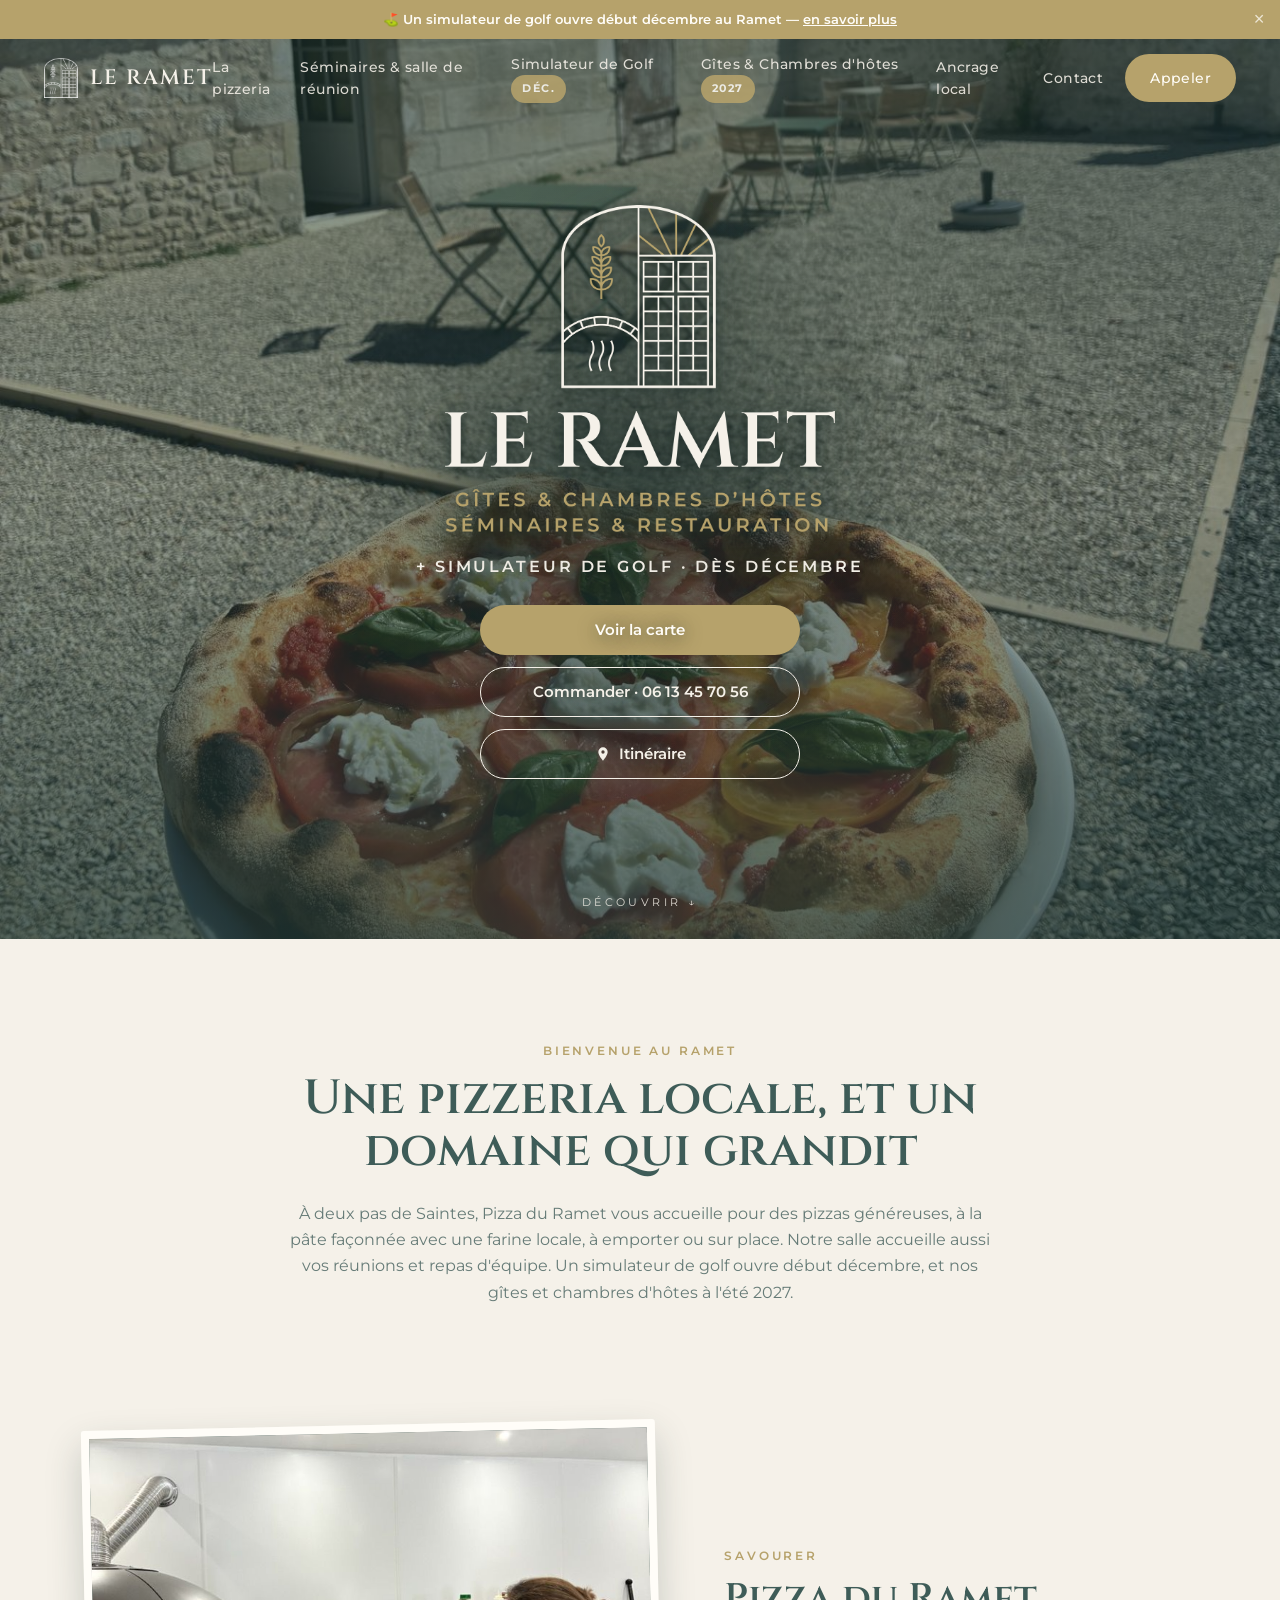
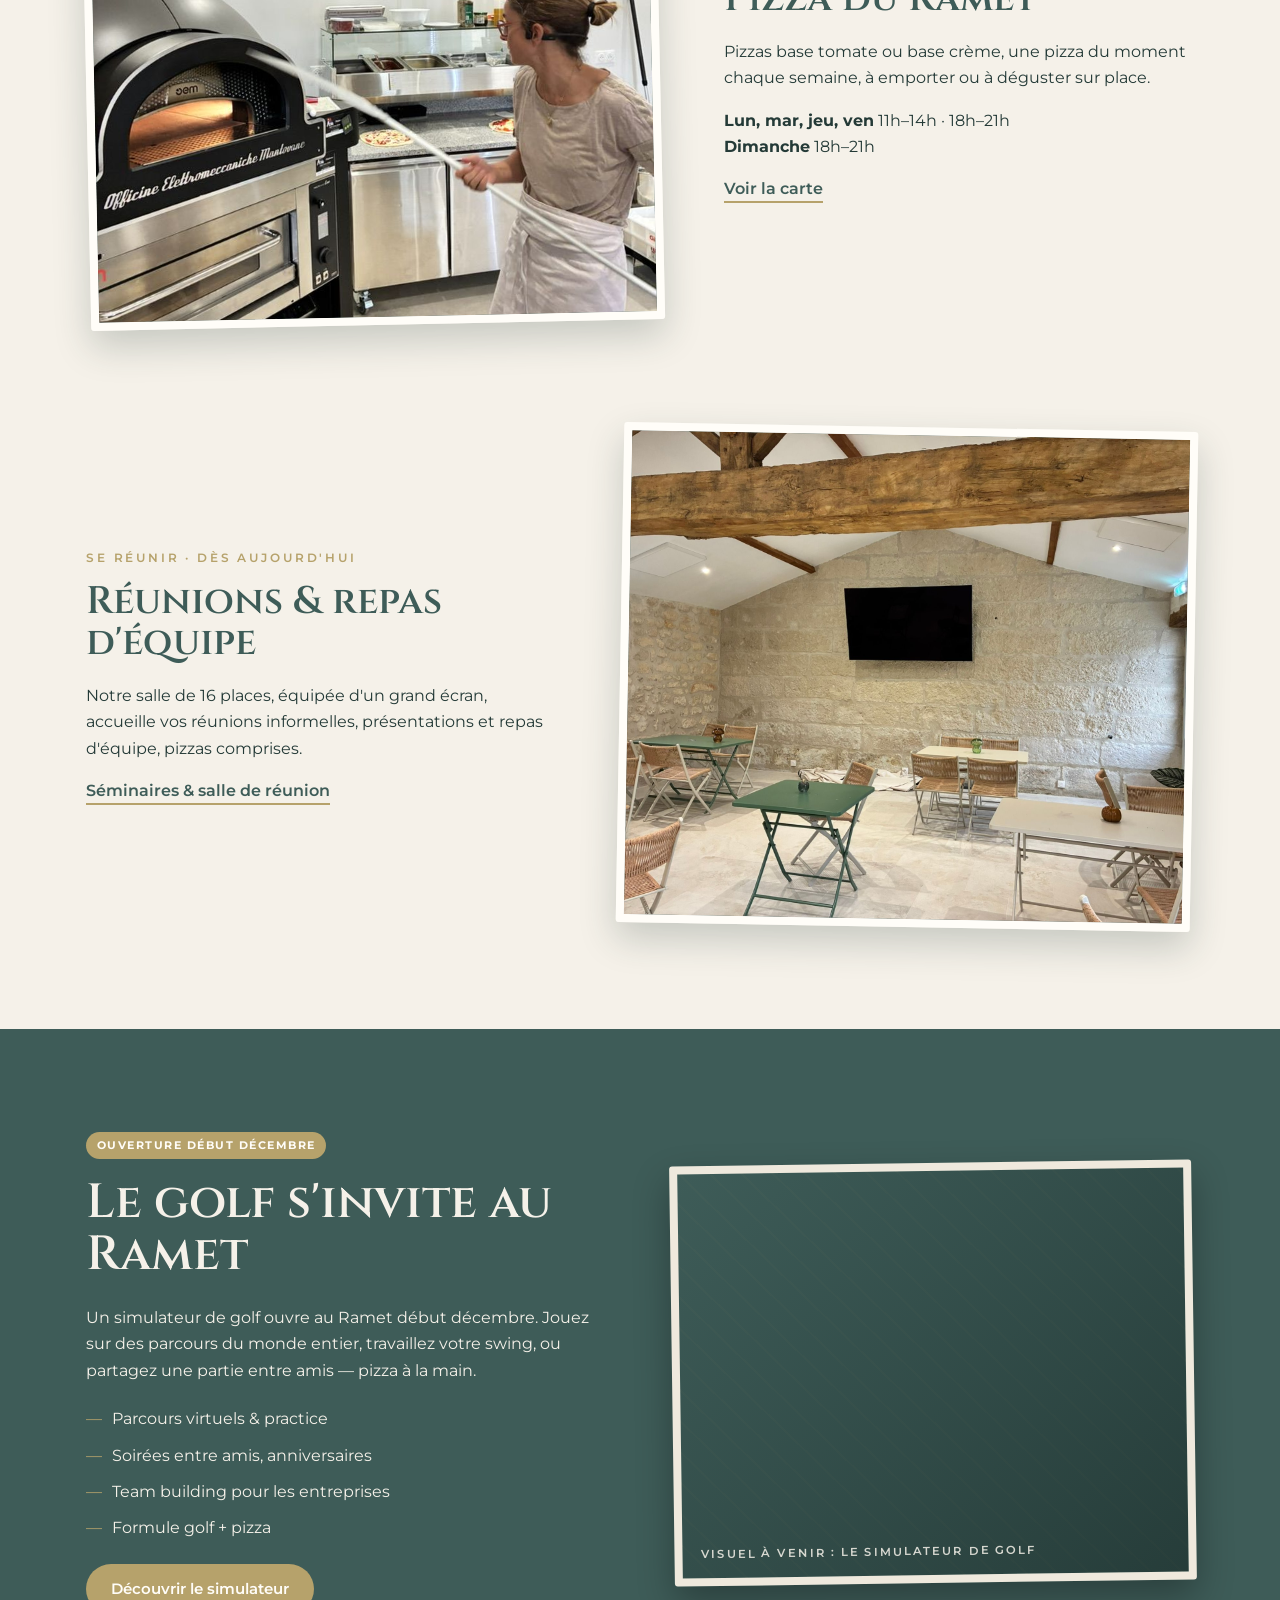
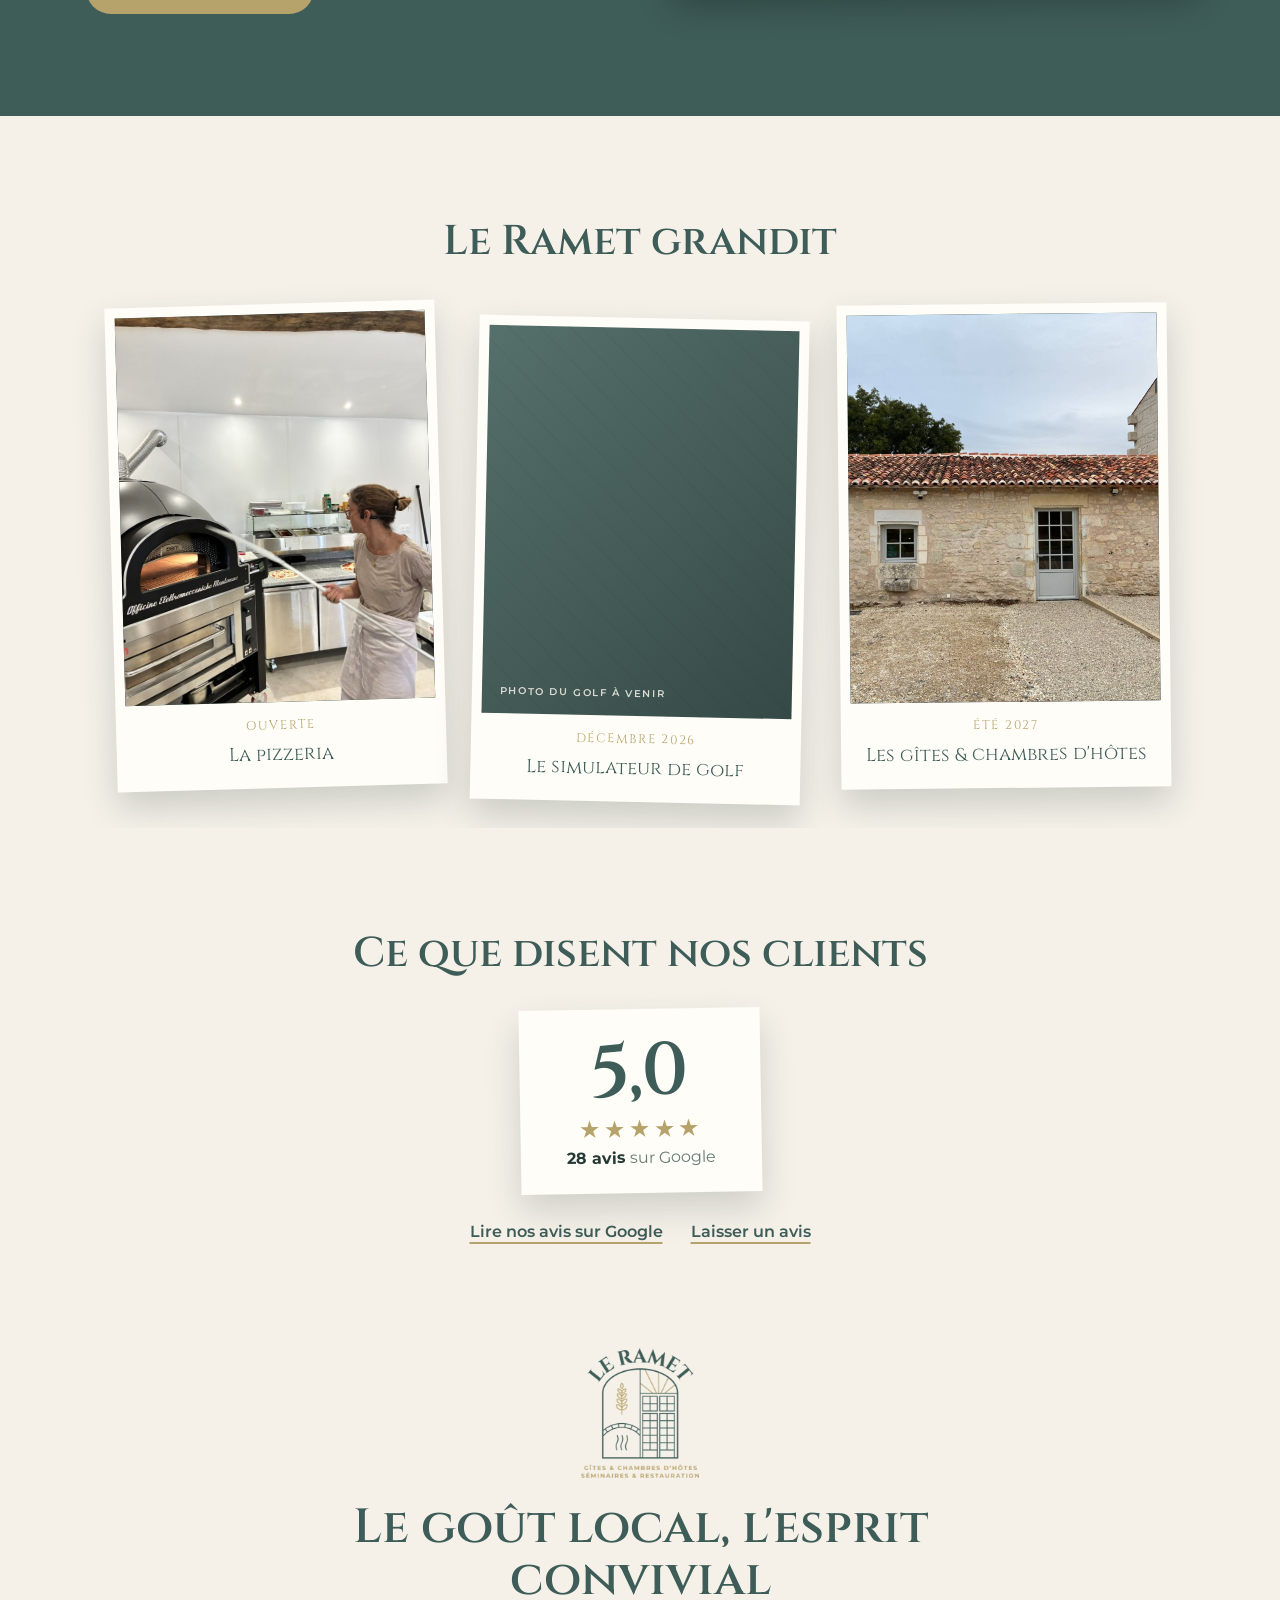
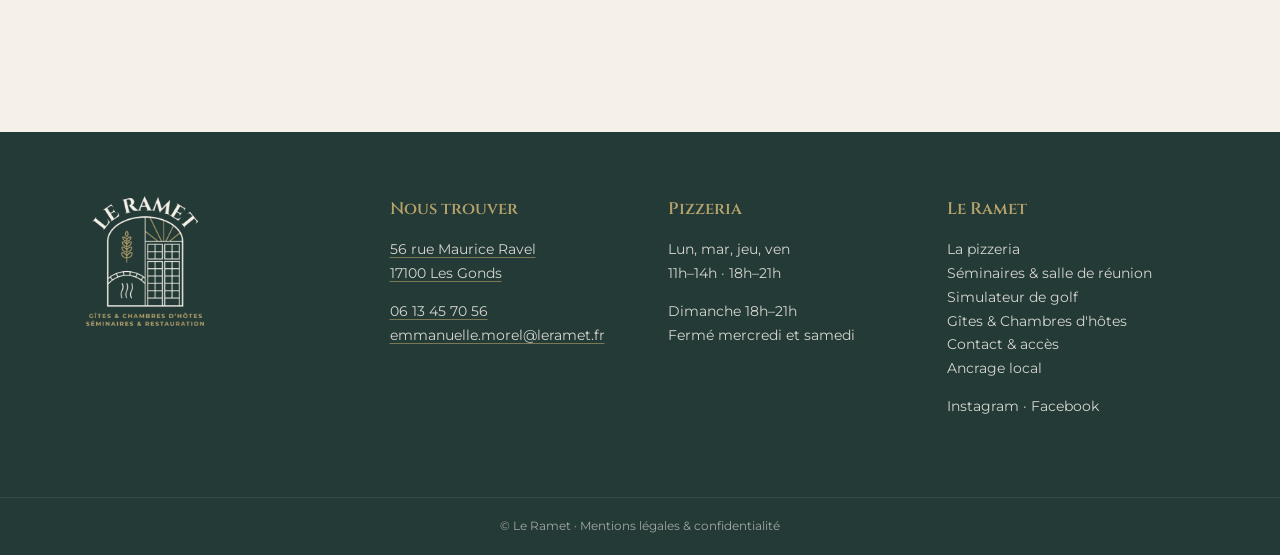
==== commit 02318332: "Audit : cohérence des noms, golf début décembre, pages Golf/Contact/Ancrage/Gîtes comme l'accueil, f" ====
--- a/index.html
+++ b/index.html
@@ -1,14 +1,14 @@
 <!doctype html><html lang="fr"><head>
 <meta charset="utf-8"><meta name="viewport" content="width=device-width, initial-scale=1, viewport-fit=cover"><meta name="theme-color" content="#3E5C58">
-<title>Le Ramet — Pizzeria aux Gonds près de Saintes, golf indoor & réunions</title><meta name="description" content="Pizza du Ramet aux Gonds, près de Saintes : pizzas à emporter et sur place, salle pour réunions et repas d'équipe, simulateur de golf dès décembre.">
-<link rel="icon" href="assets/logo/icon-120.png"><link rel="stylesheet" href="assets/site.css?v=1792741515">
+<title>Le Ramet — Pizzeria, séminaires et simulateur de golf aux Gonds, près de Saintes</title><meta name="description" content="Pizza du Ramet aux Gonds, près de Saintes : pizzas à emporter et sur place, salle pour réunions et repas d'équipe, simulateur de golf dès décembre.">
+<link rel="icon" href="assets/logo/icon-120.png"><link rel="stylesheet" href="assets/site.css?v=1793013695">
 <script>document.documentElement.classList.add("js");try{if(localStorage.getItem("ramet-annonce-golf")==="fermee")document.documentElement.classList.add("announce-off")}catch(e){}</script>
 </head><body class="home">
 <div class="announce"><span>⛳ Un simulateur de golf ouvre début décembre au Ramet — <a href="golf.html">en savoir plus</a></span><button class="announce-close" aria-label="Fermer l'annonce">×</button></div>
 <header class="site-header">
 <a class="brand" href="index.html"><img src="assets/logo/icon-120.png" alt="">Le Ramet</a>
 <button class="burger" aria-expanded="false" aria-controls="nav" aria-label="Menu"><span></span><span></span><span></span></button>
-<nav class="main-nav" id="nav"><a href="la-carte.html">La pizzeria</a><a href="sur-place-groupes.html">Sur place & groupes</a><a href="golf.html">Simulateur de Golf <span class="badge">Déc.</span></a><a href="gites.html">Gîtes <span class="badge">2027</span></a><a href="ancrage-local.html">Ancrage local</a><a href="contact.html">Contact</a><a class="btn btn-gold" href="tel:+33613457056">Commander</a></nav>
+<nav class="main-nav" id="nav"><a href="la-carte.html">La pizzeria</a><a href="sur-place-groupes.html">Séminaires & salle de réunion</a><a href="golf.html">Simulateur de Golf <span class="badge">Déc.</span></a><a href="gites.html">Gîtes & Chambres d'hôtes <span class="badge">2027</span></a><a href="ancrage-local.html">Ancrage local</a><a href="contact.html">Contact</a><a class="btn btn-gold" href="tel:+33613457056">Appeler</a></nav>
 </header>
 <main>
 <section class="hero"><div class="ph" data-label="Photo"><img src="img/terrasse-pizza-batisse.jpg?v=1792683037" alt="Une pizza devant la bâtisse en pierre du Ramet" fetchpriority="high"></div>
@@ -25,11 +25,11 @@
 <p>Pizzas base tomate ou base crème, une pizza du moment chaque semaine, à emporter ou à déguster sur place.</p>
 <p><strong>Lun, mar, jeu, ven</strong> 11h–14h · 18h–21h<br><strong>Dimanche</strong> 18h–21h</p><a class="more" href="la-carte.html">Voir la carte</a></div></article>
 <article class="row flip reveal"><div class="ph" data-label="Photo"><img src="img/salle-tables-vertes.jpg?v=1792683037" alt="La salle de la pizzeria avec son grand écran, ses poutres et ses murs en pierre" loading="lazy"></div><div><p class="eyebrow">Se réunir · dès aujourd'hui</p><h2>Réunions & repas d'équipe</h2>
-<p>Notre salle de 16 places, équipée d'un grand écran, accueille vos réunions informelles, présentations et repas d'équipe, pizzas comprises.</p><a class="more" href="sur-place-groupes.html">Sur place & groupes</a></div></article>
+<p>Notre salle de 16 places, équipée d'un grand écran, accueille vos réunions informelles, présentations et repas d'équipe, pizzas comprises.</p><a class="more" href="sur-place-groupes.html">Séminaires & salle de réunion</a></div></article>
 </section>
 
 <section class="band"><div class="wrap split reveal"><div><span class="badge">Ouverture début décembre</span><h2 style="margin-top:18px">Le golf s'invite au Ramet</h2>
-<p>Un simulateur de golf s'installe au Ramet mi-novembre et ouvre début décembre. Jouez sur des parcours du monde entier, travaillez votre swing, ou partagez une partie entre amis — pizza à la main.</p>
+<p>Un simulateur de golf ouvre au Ramet début décembre. Jouez sur des parcours du monde entier, travaillez votre swing, ou partagez une partie entre amis — pizza à la main.</p>
 <ul class="ticks"><li>Parcours virtuels & practice</li><li>Soirées entre amis, anniversaires</li><li>Team building pour les entreprises</li><li>Formule golf + pizza</li></ul>
 <a class="btn btn-gold" href="golf.html">Découvrir le simulateur</a></div><div class="ph" data-label="Visuel à venir : le simulateur de golf"></div></div></section>
 
@@ -54,9 +54,9 @@
 <div><img src="assets/logo/logo-v-beige-520.png" alt="Le Ramet — gîtes, chambres d'hôtes, séminaires et restauration"></div>
 <div><h4>Nous trouver</h4><p><a href="https://www.google.com/maps/search/?api=1&query=56+rue+Maurice+Ravel+17100+Les+Gonds" target="_blank" rel="noopener" class="addr-link">56 rue Maurice Ravel<br>17100 Les Gonds</a></p><p><a href="tel:+33613457056" class="addr-link">06 13 45 70 56</a><br><a href="mailto:emmanuelle.morel@leramet.fr" class="addr-link">emmanuelle.morel@leramet.fr</a></p></div>
 <div><h4>Pizzeria</h4><p>Lun, mar, jeu, ven<br>11h–14h · 18h–21h</p><p>Dimanche 18h–21h<br>Fermé mercredi et samedi</p></div>
-<div><h4>Le Ramet</h4><p><a href="la-carte.html">La carte</a><br><a href="sur-place-groupes.html">Sur place & groupes</a><br><a href="golf.html">Golf</a><br><a href="gites.html">Gîtes & chambres d'hôtes</a><br><a href="contact.html">Contact & accès</a></p>
+<div><h4>Le Ramet</h4><p><a href="la-carte.html">La pizzeria</a><br><a href="sur-place-groupes.html">Séminaires & salle de réunion</a><br><a href="golf.html">Simulateur de golf</a><br><a href="gites.html">Gîtes & Chambres d'hôtes</a><br><a href="contact.html">Contact & accès</a><br><a href="ancrage-local.html">Ancrage local</a></p>
 <p><a href="https://www.instagram.com/domaine.du.ramet/" target="_blank" rel="noopener">Instagram</a> · <a href="https://www.facebook.com/profile.php?id=100063968103180" target="_blank" rel="noopener">Facebook</a></p></div>
 </div><div class="legal">© Le Ramet · <a href="mentions-legales.html">Mentions légales & confidentialité</a></div></footer>
 <nav class="mobile-bar" aria-label="Actions rapides"><a href="tel:+33613457056"><svg viewBox="0 0 24 24" aria-hidden="true"><path d="M6.6 10.8a15.1 15.1 0 0 0 6.6 6.6l2.2-2.2a1 1 0 0 1 1-.25 11.4 11.4 0 0 0 3.6.57 1 1 0 0 1 1 1V20a1 1 0 0 1-1 1A17 17 0 0 1 3 4a1 1 0 0 1 1-1h3.5a1 1 0 0 1 1 1c0 1.25.2 2.45.57 3.57a1 1 0 0 1-.25 1z"/></svg><span>Appeler</span></a><a href="la-carte.html"><svg viewBox="0 0 24 24" aria-hidden="true"><path d="M11 9H9V2H7v7H5V2H3v7c0 2.12 1.66 3.84 3.75 3.97V22h2.5v-9.03C11.34 12.84 13 11.12 13 9V2h-2v7zm5-3v8h2.5v8H21V2c-2.76 0-5 2.24-5 4z"/></svg><span>La carte</span></a><a href="https://www.google.com/maps/search/?api=1&query=56+rue+Maurice+Ravel+17100+Les+Gonds" target="_blank" rel="noopener"><svg viewBox="0 0 24 24" aria-hidden="true"><path d="M12 2a7 7 0 0 0-7 7c0 5.2 7 13 7 13s7-7.8 7-13a7 7 0 0 0-7-7zm0 9.5A2.5 2.5 0 1 1 12 6.5a2.5 2.5 0 0 1 0 5z"/></svg><span>Itinéraire</span></a></nav>
-<script src="assets/site.js?v=1792741515"></script>
+<script src="assets/site.js?v=1793013695"></script>
 </body></html>
--- a/assets/site.css
+++ b/assets/site.css
@@ -536,3 +536,13 @@
 .c-hours b{color:var(--gold);font-weight:600}
 .ph img[src*="terrasse-soiree-clients"]{object-position:center 55%}
 .row .ph img[src*="pizza-burrata-terrasse"]{object-position:center 45%}
+.hero-golf{place-items:center!important}.hero-golf .inner{padding-top:0!important}
+.hero-golf .ph::after{display:none}
+.hero-center{place-items:center!important}.hero-center .inner{padding-top:0!important}
+/* Grands visuels : boutons toujours empilés les uns sous les autres */
+.hero .actions{flex-direction:column;align-items:center}
+.hero .actions .btn{min-width:min(320px,80vw)}
+/* espace entre deux rubriques successives de l'ardoise (Vins → Bières, etc.) */
+.carte-c ul + h2,.carte-c ul + p + h2{margin-top:40px}
+/* pas de pointillé sous la dernière ligne d'une rubrique : seule la ligne du titre sépare les sections */
+.carte-c li:last-child{border-bottom:0}
